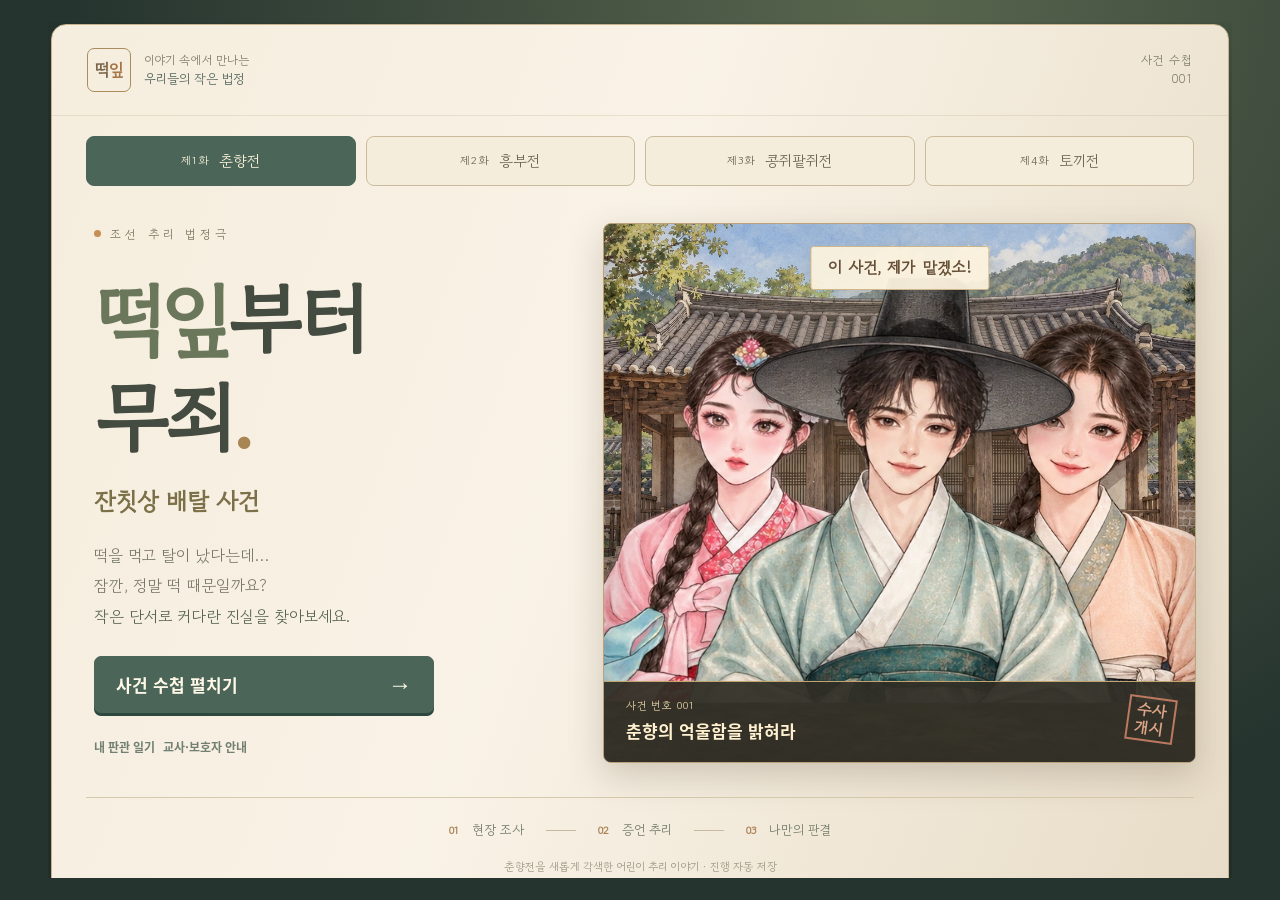
==== index.html @ b0a46197 "Complete episode 4 watercolor artwork and enable its series entry Replace all five character atlases" ====
<!doctype html>
<html lang="ko">
<head>
  <meta charset="utf-8">
  <meta name="viewport" content="width=device-width,initial-scale=1,viewport-fit=cover">
  <meta name="theme-color" content="#34483f">
  <meta name="description" content="춘향전과 음식이 상하는 까닭을 엮은 어린이 법정 추리 게임. 증거를 모으고, 증언의 모순을 찾아 춘향의 누명을 풀어 주세요.">
  <title>떡잎부터 무죄 · 제1화 잔칫상 배탈 사건</title>
  <link rel="stylesheet" href="assets/game.css?v=20261111-art4">
  <link rel="stylesheet" href="assets/stages.css?v=20261111-art4">
  <script src="assets/series.js?v=20261111-art4" defer></script>
  <script src="episodes/ep01.js?v=20261111-art4" defer></script>
  <script src="assets/engine.js?v=20261111-art4" defer></script>
</head>
<body>
  <div id="app">
    <header class="top" id="top"></header>
    <main id="view" aria-live="polite"></main>
  </div>
  <div id="modal" hidden><section class="sheet" id="sheet" role="dialog" aria-modal="true" tabindex="-1"></section></div>
  <div id="fx" aria-hidden="true"></div>
  <p id="save-status" role="status" hidden></p>
  <noscript>이 게임을 실행하려면 브라우저의 자바스크립트를 켜 주세요.</noscript>
</body>
</html>
---- assets/game.css ----
/* 지방 관아 마당에서 진행하는 수채화풍 법정 이야기 */
:root{
  --hanji:#f3ead6; --hanji-2:#eadfc4; --paper:#fcf8ee; --ink:#2b231d; --ink-soft:#6a5a49; --rule:#cdb990;
  --wood:#5a3a20; --wood-2:#8a5f38;
  --jeok:#b8372c; --cheong:#1f5a78; --hwang:#d29c22; --nok:#3e7448; --baek:#f4efe2;
  --f-display:'Jua','Gowun Dodum','Apple SD Gothic Neo','Malgun Gothic',sans-serif;
  --f-body:'Gowun Dodum','Apple SD Gothic Neo','Malgun Gothic','Noto Sans KR',sans-serif;
  --f-brush:'Jua',cursive;
  color-scheme: light;
}
*{box-sizing:border-box}
[hidden]{display:none!important}
html,body{height:100%}
body{margin:0;background:var(--hanji);color:var(--ink);font-family:var(--f-body);font-size:16px;line-height:1.6;
  background-image:radial-gradient(circle at 20% 30%,rgba(150,120,70,.07) 0 1.5px,transparent 2.5px),radial-gradient(circle at 70% 60%,rgba(150,120,70,.05) 0 1px,transparent 2px);
  background-size:37px 41px,23px 29px;}
button{font-family:inherit;font-size:inherit;color:inherit}
:focus-visible{outline:3px solid var(--cheong);outline-offset:2px}
#app{height:100%;max-width:980px;margin:0 auto;padding-inline:16px;padding-block:10px;display:flex;flex-direction:column;gap:10px}
.top{display:flex;align-items:center;gap:8px;flex-wrap:wrap}
.top .logo{font-family:var(--f-display);font-size:22px;margin-right:auto;letter-spacing:.02em}
.top .logo em{font-style:normal;color:var(--nok)}
.coins{display:flex;gap:4px;align-items:center;padding:6px 10px;border:1.5px solid var(--rule);border-radius:999px;background:var(--paper)}
.coin{width:18px;height:18px;border-radius:50%;background:radial-gradient(circle at 35% 35%,#e9c35a,#b8861a);border:1.5px solid #7a5810;position:relative}
.coin::after{content:"";position:absolute;inset:5px;background:var(--paper);border:1px solid #7a5810}
.coin.off{background:transparent;border-color:var(--rule);opacity:.5}
.coin.off::after{display:none}

.seal{font-family:var(--f-display);font-size:17px;min-height:46px;padding:8px 16px;border-radius:8px;border:2px solid var(--jeok);background:var(--paper);color:var(--jeok);cursor:pointer;box-shadow:0 3px 0 rgba(120,30,20,.25);transition:transform .08s,box-shadow .08s}
.seal:hover{background:#fbeee8}
.seal:active{transform:translateY(2px);box-shadow:0 1px 0 rgba(120,30,20,.25)}
.seal.fill{background:var(--jeok);color:var(--paper)}
.seal.fill:hover{background:#a02f25}
.seal.blue{border-color:var(--cheong);color:var(--cheong);box-shadow:0 3px 0 rgba(20,60,90,.22)}
.seal.blue:hover{background:#e9f1f4}
.seal.blue.fill{background:var(--cheong);color:var(--paper)}
.seal:disabled{opacity:.4;cursor:not-allowed;transform:none}
.seal.sm{min-height:42px;padding:6px 12px;font-size:15px}
#view{flex:1;min-height:0;overflow:auto;display:flex;flex-direction:column;gap:12px;padding-bottom:8px}

.scene{position:relative;flex:0 0 auto;height:clamp(220px,44vh,380px);border:4px solid var(--wood);border-radius:8px;overflow:hidden;background:var(--hanji-2);box-shadow:inset 0 0 0 2px var(--hwang),0 4px 0 rgba(60,40,20,.18)}
.scene svg.bd{position:absolute;inset:0;width:100%;height:100%}
.scene .por{position:absolute;bottom:-2px;left:50%;transform:translateX(-50%);height:96%;max-width:80%;filter:drop-shadow(0 4px 0 rgba(40,25,10,.25))}
.scene .por svg{height:100%;width:auto;display:block}
.scene.shake{animation:shake .45s}
@keyframes shake{20%{transform:translateX(-7px)}40%{transform:translateX(7px)}60%{transform:translateX(-4px)}80%{transform:translateX(3px)}}
.tagline{position:absolute;top:10px;left:10px;font-family:var(--f-display);font-size:15px;padding:3px 10px;background:var(--paper);border:2px solid var(--wood);border-radius:6px}

.dlg{position:relative;border:2.5px solid var(--ink);border-radius:8px;background:var(--paper);padding:26px 18px 30px;min-height:118px;cursor:pointer;overflow:visible}
.dlg::before,.stmt::before,.board::before{content:"";position:absolute;left:0;right:0;top:0;height:7px;border-radius:5px 5px 0 0;
  background:repeating-linear-gradient(90deg,var(--jeok) 0 22px,var(--hwang) 22px 44px,var(--cheong) 44px 66px,var(--nok) 66px 88px,var(--baek) 88px 110px)}
.nm{position:absolute;top:-17px;left:14px;z-index:1;background:var(--wood);color:#fff7e4;font-family:var(--f-display);font-size:18px;padding:2px 14px;border-radius:6px;border:2px solid var(--hwang);letter-spacing:.03em}
.nm.blue{background:var(--cheong)}
.dlg .tx{font-size:19px;text-wrap:pretty;line-height:1.65}
.dlg .tx.narr{color:var(--ink-soft)}
.dlg .more{position:absolute;right:14px;bottom:8px;font-size:14px;color:var(--jeok);font-family:var(--f-display)}
.row{display:flex;gap:8px;flex-wrap:wrap;align-items:center}
.row.end{justify-content:flex-end}
.muted{color:var(--ink-soft);font-size:15px}

.stmt{position:relative;border:2.5px solid var(--cheong);border-radius:8px;background:var(--paper);padding:26px 18px 16px}
.stmt .tx{font-size:20px;font-family:var(--f-display);line-height:1.5}
.stmt.reply{border-color:var(--ink)}
.stmt .nm{background:var(--cheong)}
.stmt.reply .nm{background:var(--wood)}
.chips{display:flex;gap:8px;flex-wrap:wrap}
.chip{width:48px;height:48px;border-radius:50%;border:2.5px solid var(--cheong);background:var(--paper);color:var(--cheong);font-family:var(--f-display);font-size:19px;cursor:pointer}
.chip.on{background:var(--cheong);color:var(--paper)}
.chip.pick{background:var(--hwang);border-color:#7a5810;color:var(--ink)}
.cards{display:grid;gap:8px}
.qcard{text-align:left;padding:12px 16px;border:2px dashed var(--cheong);border-radius:8px;background:var(--paper);cursor:pointer;min-height:46px;font-size:17px}
.qcard::before{content:"묻기 ";font-family:var(--f-display);color:var(--cheong)}
.qcard:hover{background:#eef4f6}

.board{position:relative;border:2.5px solid var(--ink);border-radius:8px;background:var(--paper);padding:24px 18px 18px}
.board h2{font-family:var(--f-display);font-weight:400;font-size:26px;margin:0 0 2px;text-wrap:balance}
.places{display:grid;grid-template-columns:repeat(auto-fit,minmax(160px,1fr));gap:12px;margin-top:14px}
.place{border:2.5px solid var(--wood);border-radius:8px;background:var(--hanji);cursor:pointer;padding:10px 12px 12px;text-align:left;display:flex;flex-direction:column;gap:6px;box-shadow:0 3px 0 rgba(60,40,20,.18)}
.place svg{width:100%;height:auto;display:block;border-radius:6px;background:#efe3c6}
.place b{font-family:var(--f-display);font-weight:400;font-size:20px}
.place small{font-size:14px;color:var(--ink-soft)}
.place.done{background:#e8efdf;border-color:var(--nok)}
.place.done small{color:var(--nok);font-weight:700}

table.seat{border-collapse:collapse;width:100%;font-size:16px;min-width:440px;background:var(--paper)}
table.seat th,table.seat td{border:1.5px solid var(--rule);padding:8px;text-align:center}
table.seat th{background:var(--hanji-2);font-family:var(--f-display);font-weight:400}
table.seat td.sick{color:var(--jeok);font-family:var(--f-display)}
.tw{overflow-x:auto}

.evlist{display:grid;gap:8px}
.ev{display:flex;gap:12px;align-items:flex-start;text-align:left;padding:10px;border:2px solid var(--rule);border-radius:8px;background:var(--paper);cursor:pointer;min-height:46px}
.ev:hover{border-color:var(--cheong)}
.ev .ic{flex:0 0 52px;height:52px}
.ev .ic svg{width:52px;height:52px;display:block}
.ev div{min-width:0}
.ev b{font-family:var(--f-display);font-weight:400;font-size:18px}

#modal{position:fixed;inset:0;background:rgba(43,35,29,.5);display:flex;align-items:center;justify-content:center;padding:16px;z-index:20}
#modal .sheet{position:relative;background:var(--paper);border:2.5px solid var(--ink);border-radius:10px;max-width:580px;width:100%;max-height:88vh;overflow:auto;padding:24px 18px 18px;display:flex;flex-direction:column;gap:12px}
#modal .sheet::before{content:"";position:absolute;left:0;right:0;top:0;height:7px;background:repeating-linear-gradient(90deg,var(--jeok) 0 22px,var(--hwang) 22px 44px,var(--cheong) 44px 66px,var(--nok) 66px 88px,var(--baek) 88px 110px)}
#modal h3{margin:0;font-family:var(--f-display);font-weight:400;font-size:23px}
.who{display:flex;gap:12px;align-items:flex-start}
.who .mini{flex:0 0 76px;height:88px;border:2px solid var(--wood);border-radius:8px;background:#e7dcc0;overflow:hidden;display:flex;justify-content:center;align-items:flex-end}
.who .mini svg{height:100%;width:auto}
.who .wn{font-family:var(--f-display);font-size:17px}
.who p{margin:2px 0 0}
.gl{border-left:5px solid var(--hwang);padding:6px 12px;background:#fbf1d8;border-radius:0 6px 6px 0;margin:6px 0}
.gl b{font-family:var(--f-display);font-weight:400;font-size:19px}

#fx{position:fixed;inset:0;pointer-events:none;z-index:30;display:flex;align-items:center;justify-content:center;overflow:hidden}
.shout{font-family:var(--f-brush);font-size:clamp(52px,12vw,108px);color:var(--jeok);background:var(--paper);border-top:5px solid var(--ink);border-bottom:5px solid var(--ink);width:100%;text-align:center;padding:4px 10px;transform:rotate(-3deg);animation:pop 1.2s ease-out forwards;line-height:1.15;box-shadow:0 10px 0 rgba(43,35,29,.15)}
@keyframes pop{0%{transform:rotate(-3deg) scale(1.6);opacity:0}15%{transform:rotate(-3deg) scale(1);opacity:1}80%{opacity:1}100%{opacity:0}}
.tiger{position:absolute;top:30%;left:0;width:100%;height:40%;animation:sweep 1.1s ease-in-out forwards}
.tiger svg{width:100%;height:100%;display:block}
@keyframes sweep{0%{transform:translateX(-100%)}30%{transform:translateX(0)}75%{transform:translateX(0);opacity:1}100%{transform:translateX(100%);opacity:0}}
@media (prefers-reduced-motion:reduce){.shout,.tiger,.scene.shake{animation:none}}

.hero{position:relative;width:100%;height:clamp(230px,42vh,380px);border:4px solid var(--wood);border-radius:10px;overflow:hidden;box-shadow:inset 0 0 0 2px var(--hwang),0 5px 0 rgba(60,40,20,.2)}
.hero svg.bd{position:absolute;inset:0;width:100%;height:100%}
.hero .p{position:absolute;bottom:-2px;filter:drop-shadow(0 4px 0 rgba(40,25,10,.25))}
.hero .p svg{height:100%;width:auto;display:block}
.hero .p1{left:2%;height:78%}
.hero .p2{left:50%;transform:translateX(-50%);height:96%}
.hero .p3{right:2%;height:78%}
.titlewrap{display:flex;flex-direction:column;align-items:center;gap:10px;text-align:center;padding-block:6px 16px}
.titlewrap h1{font-family:var(--f-display);font-weight:400;font-size:clamp(46px,10vw,84px);margin:4px 0 0;line-height:1;letter-spacing:.04em;text-shadow:3px 3px 0 var(--hanji-2)}
.titlewrap h1 em{font-style:normal;color:var(--nok)}
.titlewrap .ep{font-family:var(--f-display);font-size:20px;color:var(--wood)}
.titlewrap .note{font-size:15px;color:var(--ink-soft)}
.stamp{display:inline-block;font-family:var(--f-display);color:var(--jeok);border:3px solid var(--jeok);padding:2px 12px;border-radius:6px;transform:rotate(-6deg);font-size:19px;background:rgba(255,255,255,.4)}
.titlewrap .row{justify-content:center}

.scale{display:grid;grid-template-columns:repeat(3,minmax(0,1fr));gap:10px;margin-top:6px}
.beam{height:8px;background:var(--wood);border-radius:4px;margin:12px 5% 0;box-shadow:0 2px 0 rgba(0,0,0,.15)}
.pan{display:flex;flex-direction:column;align-items:center;gap:0;min-width:0}
.pan .str{width:3px;background:var(--wood);transition:height .4s}
.pan .dish{width:100%;min-height:150px;border:2.5px solid var(--wood);border-radius:10px 10px 70px 70px;background:var(--hanji);padding:8px 6px 22px;display:flex;flex-direction:column;align-items:center;gap:4px;cursor:pointer}
.pan .dish.target{background:#fbf1d8;border-color:var(--hwang);border-style:dashed}
.pan .face{width:56px;height:64px;overflow:hidden;border-radius:6px;background:#e7dcc0}
.pan .face svg{width:100%;height:100%}
.pan .pn{font-family:var(--f-display);font-size:17px;text-align:center}
.tok{font-size:14px;padding:5px 8px;border-radius:6px;background:var(--cheong);color:var(--paper);border:none;cursor:pointer;min-height:34px;text-align:left;width:100%}
.pool{display:flex;flex-wrap:wrap;gap:8px}
.pool .tok{font-size:16px;padding:8px 12px;min-height:46px;width:auto;font-family:var(--f-display)}
.pool .tok.sel{background:var(--hwang);color:var(--ink);outline:3px solid #7a5810}

.verdicts{display:grid;grid-template-columns:repeat(auto-fit,minmax(250px,1fr));gap:12px}
.vcard{border:2.5px solid var(--wood);border-radius:8px;background:var(--hanji);padding:14px}
.vcard h3{margin:0 0 8px;font-family:var(--f-display);font-weight:400;font-size:20px}
.vcard.modern{border-color:var(--cheong);background:#eef3f4}
.big{font-family:var(--f-display);font-size:clamp(32px,7vw,48px);text-align:center;margin:4px 0}
.opt{display:flex;gap:10px;align-items:flex-start;padding:12px 14px;border:2px solid var(--rule);border-radius:8px;cursor:pointer;background:var(--paper);text-align:left;font-size:17px}
.opt.on{border-color:var(--jeok);background:#f8e6e2}
textarea{width:100%;min-height:76px;font-family:inherit;font-size:17px;padding:10px 12px;border:2px solid var(--rule);border-radius:8px;background:var(--paper);color:var(--ink)}
label{font-family:var(--f-display);font-size:17px}
.hotspots{display:grid;grid-template-columns:repeat(2,minmax(0,1fr));gap:8px}
svg .hot{cursor:pointer}
svg .hot:hover .area{fill:#fbf1d8}
.mapwrap svg{width:100%;height:auto;display:block;border:2px solid var(--wood);border-radius:8px;background:var(--hanji)}
@media (max-width:520px){.dlg .tx{font-size:17px}.stmt .tx{font-size:18px}.top .logo{font-size:19px}.board h2{font-size:22px}}

@font-face{font-family:'Jua';font-style:normal;font-weight:400;font-display:swap;src:url(fonts/jua.woff) format('woff')}
/* Copyright 2018 The Jua Project Authors

This Font Software is licensed under the SIL Open Font License, Version 1.1.
This license is copied below, and is also available with a FAQ at:
http://scripts.sil.org/OFL


-----------------------------------------------------------
SIL OPEN FONT LICENSE Version 1.1 - 26 February 2007
-----------------------------------------------------------

PREAMBLE
The goals of the Open Font License (OFL) are to stimulate worldwide
development of collaborative font projects, to support the font creation
efforts of academic and linguistic communities, and to provide a free and
open framework in which fonts may be shared and improved in partnership
with others.

The OFL allows the licensed fonts to be used, studied, modified and
redistributed freely as long as they are not sold by themselves. The
fonts, including any derivative works, can be bundled, embedded, 
redistributed and/or sold with any software provided that any reserved
names are not used by derivative works. The fonts and derivatives,
however, cannot be released under any other type of license. The
requirement for fonts to remain under this license does not apply
to any document created using the fonts or their derivatives.

DEFINITIONS
"Font Software" refers to the set of files released by the Copyright
Holder(s) under this license and clearly marked as such. This may
include source files, build scripts and documentation.

"Reserved Font Name" refers to any names specified as such after the
copyright statement(s).

"Original Version" refers to the collection of Font Software components as
distributed by the Copyright Holder(s).

"Modified Version" refers to any derivative made by adding to, deleting,
or substituting -- in part or in whole -- any of the components of the
Original Version, by changing formats or by porting the Font Software to a
new environment.

"Author" refers to any designer, engineer, programmer, technical
writer or other person who contributed to the Font Software.

PERMISSION & CONDITIONS
Permission is hereby granted, free of charge, to any person obtaining
a copy of the Font Software, to use, study, copy, merge, embed, modify,
redistribute, and sell modified and unmodified copies of the Font
Software, subject to the following conditions:

1) Neither the Font Software nor any of its individual components,
in Original or Modified Versions, may be sold by itself.

2) Original or Modified Versions of the Font Software may be bundled,
redistributed and/or sold with any software, provided that each copy
contains the above copyright notice and this license. These can be
included either as stand-alone text files, human-readable headers or
in the appropriate machine-readable metadata fields within text or
binary files as long as those fields can be easily viewed by the user.

3) No Modified Version of the Font Software may use the Reserved Font
Name(s) unless explicit written permission is granted by the corresponding
Copyright Holder. This restriction only applies to the primary font name as
presented to the users.

4) The name(s) of the Copyright Holder(s) or the Author(s) of the Font
Software shall not be used to promote, endorse or advertise any
Modified Version, except to acknowledge the contribution(s) of the
Copyright Holder(s) and the Author(s) or with their explicit written
permission.

5) The Font Software, modified or unmodified, in part or in whole,
must be distributed entirely under this license, and must not be
distributed under any other license. The requirement for fonts to
remain under this license does not apply to any document created
using the Font Software.

TERMINATION
This license becomes null and void if any of the above conditions are
not met.

DISCLAIMER
THE FONT SOFTWARE IS PROVIDED "AS IS", WITHOUT WARRANTY OF ANY KIND,
EXPRESS OR IMPLIED, INCLUDING BUT NOT LIMITED TO ANY WARRANTIES OF
MERCHANTABILITY, FITNESS FOR A PARTICULAR PURPOSE AND NONINFRINGEMENT
OF COPYRIGHT, PATENT, TRADEMARK, OR OTHER RIGHT. IN NO EVENT SHALL THE
COPYRIGHT HOLDER BE LIABLE FOR ANY CLAIM, DAMAGES OR OTHER LIABILITY,
INCLUDING ANY GENERAL, SPECIAL, INDIRECT, INCIDENTAL, OR CONSEQUENTIAL
DAMAGES, WHETHER IN AN ACTION OF CONTRACT, TORT OR OTHERWISE, ARISING
FROM, OUT OF THE USE OR INABILITY TO USE THE FONT SOFTWARE OR FROM
OTHER DEALINGS IN THE FONT SOFTWARE.
 */
@font-face{font-family:'Gowun Dodum';font-style:normal;font-weight:400;font-display:swap;src:url(fonts/gowun-dodum.woff) format('woff')}
/* Copyright 2021 The Gowun Dodum Project Authors (https://github.com/yangheeryu/Gowun-Dodum)


This Font Software is licensed under the SIL Open Font License, Version 1.1.
This license is copied below, and is also available with a FAQ at:
http://scripts.sil.org/OFL


-----------------------------------------------------------
SIL OPEN FONT LICENSE Version 1.1 - 26 February 2007
-----------------------------------------------------------

PREAMBLE
The goals of the Open Font License (OFL) are to stimulate worldwide
development of collaborative font projects, to support the font creation
efforts of academic and linguistic communities, and to provide a free and
open framework in which fonts may be shared and improved in partnership
with others.

The OFL allows the licensed fonts to be used, studied, modified and
redistributed freely as long as they are not sold by themselves. The
fonts, including any derivative works, can be bundled, embedded, 
redistributed and/or sold with any software provided that any reserved
names are not used by derivative works. The fonts and derivatives,
however, cannot be released under any other type of license. The
requirement for fonts to remain under this license does not apply
to any document created using the fonts or their derivatives.

DEFINITIONS
"Font Software" refers to the set of files released by the Copyright
Holder(s) under this license and clearly marked as such. This may
include source files, build scripts and documentation.

"Reserved Font Name" refers to any names specified as such after the
copyright statement(s).

"Original Version" refers to the collection of Font Software components as
distributed by the Copyright Holder(s).

"Modified Version" refers to any derivative made by adding to, deleting,
or substituting -- in part or in whole -- any of the components of the
Original Version, by changing formats or by porting the Font Software to a
new environment.

"Author" refers to any designer, engineer, programmer, technical
writer or other person who contributed to the Font Software.

PERMISSION & CONDITIONS
Permission is hereby granted, free of charge, to any person obtaining
a copy of the Font Software, to use, study, copy, merge, embed, modify,
redistribute, and sell modified and unmodified copies of the Font
Software, subject to the following conditions:

1) Neither the Font Software nor any of its individual components,
in Original or Modified Versions, may be sold by itself.

2) Original or Modified Versions of the Font Software may be bundled,
redistributed and/or sold with any software, provided that each copy
contains the above copyright notice and this license. These can be
included either as stand-alone text files, human-readable headers or
in the appropriate machine-readable metadata fields within text or
binary files as long as those fields can be easily viewed by the user.

3) No Modified Version of the Font Software may use the Reserved Font
Name(s) unless explicit written permission is granted by the corresponding
Copyright Holder. This restriction only applies to the primary font name as
presented to the users.

4) The name(s) of the Copyright Holder(s) or the Author(s) of the Font
Software shall not be used to promote, endorse or advertise any
Modified Version, except to acknowledge the contribution(s) of the
Copyright Holder(s) and the Author(s) or with their explicit written
permission.

5) The Font Software, modified or unmodified, in part or in whole,
must be distributed entirely under this license, and must not be
distributed under any other license. The requirement for fonts to
remain under this license does not apply to any document created
using the Font Software.

TERMINATION
This license becomes null and void if any of the above conditions are
not met.

DISCLAIMER
THE FONT SOFTWARE IS PROVIDED "AS IS", WITHOUT WARRANTY OF ANY KIND,
EXPRESS OR IMPLIED, INCLUDING BUT NOT LIMITED TO ANY WARRANTIES OF
MERCHANTABILITY, FITNESS FOR A PARTICULAR PURPOSE AND NONINFRINGEMENT
OF COPYRIGHT, PATENT, TRADEMARK, OR OTHER RIGHT. IN NO EVENT SHALL THE
COPYRIGHT HOLDER BE LIABLE FOR ANY CLAIM, DAMAGES OR OTHER LIABILITY,
INCLUDING ANY GENERAL, SPECIAL, INDIRECT, INCIDENTAL, OR CONSEQUENTIAL
DAMAGES, WHETHER IN AN ACTION OF CONTRACT, TORT OR OTHERWISE, ARISING
FROM, OUT OF THE USE OR INABILITY TO USE THE FONT SOFTWARE OR FROM
OTHER DEALINGS IN THE FONT SOFTWARE.
 */

/* Illustrated edition */
#view>.titlewrap{background:#f7efdf;border:1px solid #c6b48c;border-radius:18px;padding:28px;align-items:center;text-align:center}#view>.hero{height:360px;border-radius:20px;flex-shrink:0}
:root{--hanji:#f2e9d8;--hanji-2:#e5d5b9;--paper:#fffaf0;--ink:#293c40;--ink-soft:#726b60;--rule:#d9c8a9;--wood:#314b4a;--wood-2:#56736a;--jeok:#bd624d;--cheong:#366c70;--nok:#356c5b;--hwang:#d5a763}
html{background:#203d40}body{background:radial-gradient(ellipse at 20% 0%,#42645b 0,transparent 65%),#203d40;background-attachment:fixed}
#app{max-width:1180px;height:100dvh;padding:22px 30px;gap:18px}
#view{padding:2px 3px 24px;gap:24px;scrollbar-color:#b9ac88 transparent;scrollbar-width:thin}
.top:empty{display:none}.top{color:#f8ebcf;gap:9px}.top .logo{font-size:23px;letter-spacing:-1px}.top .logo em{color:#b6d4b8}.top .seal{background:#304f50;border-color:#68817b;color:#f6eacf;box-shadow:none}.top .seal:hover{background:#446663}
.seal{border-width:1px;border-radius:12px;padding:11px 21px;box-shadow:0 3px 0 #223f3e18;transition:background .18s,transform .18s,box-shadow .18s;font-size:18px}
.seal:hover:not(:disabled){transform:translateY(-2px);box-shadow:0 7px 18px #253c3920}.seal.fill{background:#376f5e;border-color:#376f5e;color:#fff8e9;box-shadow:0 4px 0 #264f46}.seal.fill:hover{background:#2a5d4f}.seal.blue.fill{background:#366c70}.seal.sm{font-size:14px;border-radius:9px}
.scene{height:clamp(250px,43vh,440px);border:1px solid #c4ab77;border-radius:20px;background:#3d5b55;box-shadow:0 16px 32px #0b272238;isolation:isolate}
.scene::after{content:'';position:absolute;inset:0;pointer-events:none;box-shadow:inset 0 0 70px #132b3055;border-radius:inherit}
.scene .por{height:96%;max-width:85%;filter:drop-shadow(0 12px 8px #152d3544)}
.scene .por svg{overflow:visible}.tagline{left:22px;top:20px;border:1px solid #fff3cb50;background:#203e42df;color:#fbe7bb;padding:7px 14px;border-radius:8px;font-size:14px;z-index:2}
.dlg,.stmt,.board{border:1px solid #d8c7a7;border-radius:16px;background:linear-gradient(120deg,#fffaf0,#f4ead7);box-shadow:0 8px 24px #0c26242a;padding:32px 26px 27px}
.dlg{min-height:152px;padding-bottom:40px}.dlg::before,.stmt::before,.board::before,#modal .sheet::before{height:3px;left:22px;right:22px;border-radius:4px;background:linear-gradient(90deg,#bc7856,#d5b77a 30%,#5c8c79 65%,#476975)}
.nm{top:-15px;left:24px;border:1px solid #d1b57b;border-radius:8px;background:#39574d;padding:3px 18px;color:#fff3d6;box-shadow:0 3px 8px #24453b1c;font-size:18px}.nm.blue{background:#3e7070}.dlg .tx{font-size:21px;line-height:1.8}.dlg .more{right:24px;bottom:13px;color:#5b796c}.stmt .tx{font-size:22px}.board h2{font-size:29px}.board>p{margin-top:5px}
#view>.muted,#view>.row~p.muted{color:#ded9c8}.coins{background:#f7ecd7;border:0}.chip{border:1px solid #79988c;background:#f4ebd9;color:#3a6259;border-radius:13px;box-shadow:0 3px 0 #102f2b50}.chip.on{background:#d9b779;color:#243e3c;border-color:#f5d8a3}.chip.pick{background:#db9c70}
.places{grid-template-columns:repeat(3,minmax(0,1fr));gap:18px;margin-top:24px}.place{padding:0 0 18px;overflow:hidden;border:1px solid #dac7a8;border-radius:14px;background:#fffbf1;box-shadow:0 5px 12px #4e4b3210;transition:transform .2s,box-shadow .2s}.place:hover{transform:translateY(-5px);box-shadow:0 12px 18px #3e4a3520}.place b,.place small{padding-inline:18px}.place svg{border-radius:0;height:auto;object-fit:cover;background:#e7dcc4;padding:0;filter:none}.place.done{background:#ecf2e2;border-color:#7b9a75}.place.done b::after{content:' ✓';color:#54816a}
.ev{border-width:1px;border-radius:12px;padding:14px;background:#fffaf0}.ev .ic{filter:drop-shadow(0 3px 2px #69563920)}.qcard{border:1px solid #b0c2b1;background:#f8f6ea;border-radius:12px;padding:15px 20px}.qcard::before{content:'↳ 질문  ';color:#3f7362}.qcard:hover{background:#e5efde}
#modal{background:#102d35b8;backdrop-filter:blur(8px)}#modal .sheet{border:1px solid #ddc89e;border-radius:20px;padding:30px 26px;box-shadow:0 30px 90px #001b2a77;background:#fbf5e8;max-width:660px}.who .mini{flex-basis:100px;height:120px;border:1px solid #d3b88a;border-radius:16px;background:radial-gradient(ellipse at top,#e5dcba,#b8c9b5)}.who .mini svg{width:100%;height:100%;object-fit:contain}.gl{background:#eee6ce;border-left-color:#b89658}
.shout{background:#fff1cb;color:#a84436;border-color:#cf9a54;text-shadow:2px 3px #e0b680;box-shadow:0 20px 80px #001b2977}.vcard{border-width:1px;border-radius:15px;padding:22px}.pan .dish{border-width:1px;background:#f8eed8}.pan .face{width:78px;height:90px;border-radius:12px;background:#cdd8be}.opt{border-width:1px;border-radius:12px}.opt.on{border-color:#588976;background:#e6eedb}
.landing{background:#f7efdf;border:1px solid #c6b48c;border-radius:24px;overflow:hidden;flex-shrink:0;box-shadow:0 25px 80px #0d272752;position:relative;color:#2b4544}.landing-top{display:flex;align-items:center;gap:13px;padding:26px 38px;border-bottom:1px solid #c9b89855;font-size:12px;line-height:1.55;color:#7e7b68}.landing-top b{font-size:13px;color:#4e6258;font-weight:400}.brand-mark{display:flex;align-items:center;justify-content:center;width:44px;height:44px;border:1px solid #6c8c71;border-radius:50%;font-family:var(--f-display);font-size:19px;color:#3b6857;transform:rotate(-9deg)}.brand-mark span{color:#a77447}.edition{margin-left:auto;text-align:right;font-size:12px;letter-spacing:1px}
.landing-main{display:grid;grid-template-columns:.95fr 1.15fr;gap:10px;padding:35px 35px 28px 45px;align-items:center}.titlewrap{align-items:flex-start;text-align:left;padding:5px 0;gap:14px;position:relative;z-index:1}.eyebrow{display:flex;gap:9px;align-items:center;font-size:13px;letter-spacing:3px;color:#79775e}.eyebrow i{width:7px;height:7px;border-radius:50%;background:#c58f56}.titlewrap h1{font-size:clamp(62px,7.5vw,91px);line-height:1.12;letter-spacing:-4px;text-shadow:none;color:#294b47;margin:9px 0 0}.titlewrap h1 em{color:#3f795e}.title-dot{color:#c48e57}.titlewrap .ep{font-size:21px;letter-spacing:1px;color:#a46c46}.intro-copy{font-size:16px;line-height:1.9;color:#78796a;margin:4px 0 8px}.intro-copy strong{font-weight:400;color:#405e52}.title-actions{display:flex;flex-direction:column;gap:12px;width:90%;max-width:310px}.start{display:flex;align-items:center;justify-content:space-between;min-height:59px;font-size:20px;border-radius:12px}.start span{font:24px sans-serif}.secondary{gap:8px;color:#b6ae96}.secondary .seal{padding:5px 0;min-height:32px;border:0;background:transparent;box-shadow:none;color:#718073;font-size:14px}.secondary .seal:hover{background:transparent;box-shadow:none}
.hero{height:510px;width:100%;border:1px solid #c3ae83;border-radius:190px 190px 18px 18px;box-shadow:0 12px 32px #334b4425;background:#759788;isolation:isolate}.hero svg.bd{width:190%;left:-45%;opacity:.92}.hero::after{content:'';position:absolute;inset:0;box-shadow:inset 0 -40px 45px #183d3f66;pointer-events:none;z-index:4}.hero-glow{position:absolute;inset:0;background:radial-gradient(ellipse at 50% 35%,#ffe9b950,transparent 70%)}.hero .p{filter:drop-shadow(0 9px 5px #112d3950);bottom:63px}.hero .p1{left:-12%;height:62%;transform:rotate(-9deg)}.hero .p3{right:-12%;height:62%;transform:rotate(9deg)}.hero .p2{height:77%;bottom:47px;z-index:2}.hero-bubble{position:absolute;left:50%;top:36px;transform:translateX(-50%) rotate(-5deg);white-space:nowrap;background:#fff7df;border:1px solid #bdab7d;border-radius:12px 12px 12px 2px;padding:8px 17px;font-family:var(--f-display);font-size:18px;box-shadow:0 5px 12px #25413d30;z-index:3}.case-label{position:absolute;bottom:0;left:0;right:0;z-index:5;padding:15px 65px 17px 22px;background:#233f42eb;color:#e7d2a8;display:flex;flex-direction:column;gap:2px;font-size:11px;letter-spacing:1px;border-top:1px solid #bda570}.case-label b{font-size:19px;font-family:var(--f-display);font-weight:400;color:#fff1cf;letter-spacing:0}.case-seal{position:absolute;right:20px;top:16px;font-family:var(--f-display);border:2px solid #cd8a70;color:#e4ab8c;padding:3px 6px;line-height:1.1;font-size:17px;transform:rotate(8deg)}
.landing-bottom{display:flex;align-items:center;justify-content:center;gap:25px;border-top:1px solid #d7c9ad;padding:22px 15px 0;margin:0 36px;font-size:14px;color:#707967}.landing-bottom b{font-size:11px;color:#ab8255;margin-right:9px}.landing-bottom i{width:30px;height:1px;background:#c8baa0}.credit{font-size:11px;color:#9b9984;text-align:center;margin:17px 0 23px}
@media(min-width:900px){#view>.scene+.dlg{margin-top:-4px}.scene .por{left:50%;height:98%}}
@media(max-width:760px){#app{padding:12px 13px;gap:14px}#view{gap:23px}.landing-main{grid-template-columns:1fr;padding:22px;gap:25px}.landing-top{padding:20px 22px}.titlewrap{align-items:center;text-align:center;gap:10px}.titlewrap h1{font-size:65px;line-height:1;letter-spacing:-3px}.titlewrap h1 br{display:none}.titlewrap .ep{font-size:19px}.intro-copy{font-size:14px;margin:3px 0}.intro-copy br:nth-child(2){display:block}.hero{height:350px;width:min(100%,460px);justify-self:center;border-radius:130px 130px 16px 16px}.hero .p2{height:79%}.hero .p1,.hero .p3{height:67%}.hero-bubble{top:19px;font-size:15px}.landing-bottom{margin:0 20px;gap:10px;font-size:12px;padding-top:18px}.landing-bottom i{width:12px}.landing-bottom b{margin-right:4px}.title-actions{max-width:350px;width:100%}.start{min-height:52px}.top .logo{flex-basis:100%;font-size:21px}.top .seal{font-size:12px;padding:6px 9px;min-height:37px}.scene{height:310px;border-radius:15px}.dlg,.stmt,.board{padding:29px 19px 24px}.dlg{padding-bottom:37px}.dlg .tx{font-size:18px}.stmt .tx{font-size:19px}.places{grid-template-columns:repeat(2,minmax(0,1fr));gap:12px}.place svg{height:auto}.place b,.place small{padding-inline:12px}.place b{font-size:18px}.place small{font-size:12px}.seal{font-size:16px;padding:10px 14px}.tagline{left:12px;top:12px;font-size:12px}.scene .por{height:94%}.who .mini{flex-basis:78px;height:96px}}
@media(prefers-reduced-motion:no-preference){.landing{animation:pageIn .65s ease-out}.scene .por{animation:portraitIn .3s ease-out}.hero-bubble{animation:bubbleFloat 4s ease-in-out infinite}.hero .p2 svg{animation:heroBreathe 5s ease-in-out infinite;transform-origin:50% 100%}@keyframes pageIn{from{opacity:0;transform:translateY(12px)}to{opacity:1;transform:translateY(0)}}@keyframes portraitIn{from{opacity:.3;translate:0 8px}to{opacity:1;translate:0 0}}@keyframes bubbleFloat{50%{translate:0 -5px}}@keyframes heroBreathe{50%{transform:rotate(1deg)}}}

/* Copyright 2014-2021 Adobe (http://www.adobe.com/), with Reserved Font Name 'Source'

This Font Software is licensed under the SIL Open Font License, Version 1.1.
This license is copied below, and is also available with a FAQ at:
https://scripts.sil.org/OFL


-----------------------------------------------------------
SIL OPEN FONT LICENSE Version 1.1 - 26 February 2007
-----------------------------------------------------------

PREAMBLE
The goals of the Open Font License (OFL) are to stimulate worldwide
development of collaborative font projects, to support the font creation
efforts of academic and linguistic communities, and to provide a free and
open framework in which fonts may be shared and improved in partnership
with others.

The OFL allows the licensed fonts to be used, studied, modified and
redistributed freely as long as they are not sold by themselves. The
fonts, including any derivative works, can be bundled, embedded, 
redistributed and/or sold with any software provided that any reserved
names are not used by derivative works. The fonts and derivatives,
however, cannot be released under any other type of license. The
requirement for fonts to remain under this license does not apply
to any document created using the fonts or their derivatives.

DEFINITIONS
"Font Software" refers to the set of files released by the Copyright
Holder(s) under this license and clearly marked as such. This may
include source files, build scripts and documentation.

"Reserved Font Name" refers to any names specified as such after the
copyright statement(s).

"Original Version" refers to the collection of Font Software components as
distributed by the Copyright Holder(s).

"Modified Version" refers to any derivative made by adding to, deleting,
or substituting -- in part or in whole -- any of the components of the
Original Version, by changing formats or by porting the Font Software to a
new environment.

"Author" refers to any designer, engineer, programmer, technical
writer or other person who contributed to the Font Software.

PERMISSION & CONDITIONS
Permission is hereby granted, free of charge, to any person obtaining
a copy of the Font Software, to use, study, copy, merge, embed, modify,
redistribute, and sell modified and unmodified copies of the Font
Software, subject to the following conditions:

1) Neither the Font Software nor any of its individual components,
in Original or Modified Versions, may be sold by itself.

2) Original or Modified Versions of the Font Software may be bundled,
redistributed and/or sold with any software, provided that each copy
contains the above copyright notice and this license. These can be
included either as stand-alone text files, human-readable headers or
in the appropriate machine-readable metadata fields within text or
binary files as long as those fields can be easily viewed by the user.

3) No Modified Version of the Font Software may use the Reserved Font
Name(s) unless explicit written permission is granted by the corresponding
Copyright Holder. This restriction only applies to the primary font name as
presented to the users.

4) The name(s) of the Copyright Holder(s) or the Author(s) of the Font
Software shall not be used to promote, endorse or advertise any
Modified Version, except to acknowledge the contribution(s) of the
Copyright Holder(s) and the Author(s) or with their explicit written
permission.

5) The Font Software, modified or unmodified, in part or in whole,
must be distributed entirely under this license, and must not be
distributed under any other license. The requirement for fonts to
remain under this license does not apply to any document created
using the Font Software.

TERMINATION
This license becomes null and void if any of the above conditions are
not met.

DISCLAIMER
THE FONT SOFTWARE IS PROVIDED "AS IS", WITHOUT WARRANTY OF ANY KIND,
EXPRESS OR IMPLIED, INCLUDING BUT NOT LIMITED TO ANY WARRANTIES OF
MERCHANTABILITY, FITNESS FOR A PARTICULAR PURPOSE AND NONINFRINGEMENT
OF COPYRIGHT, PATENT, TRADEMARK, OR OTHER RIGHT. IN NO EVENT SHALL THE
COPYRIGHT HOLDER BE LIABLE FOR ANY CLAIM, DAMAGES OR OTHER LIABILITY,
INCLUDING ANY GENERAL, SPECIAL, INDIRECT, INCIDENTAL, OR CONSEQUENTIAL
DAMAGES, WHETHER IN AN ACTION OF CONTRACT, TORT OR OTHERWISE, ARISING
FROM, OUT OF THE USE OR INABILITY TO USE THE FONT SOFTWARE OR FROM
OTHER DEALINGS IN THE FONT SOFTWARE.
 */
@font-face{font-family:'Court Sans';font-style:normal;font-weight:700;font-display:swap;src:url(fonts/noto-sans-kr-bold-00.woff2) format('woff2');unicode-range:U+20-24BE}
@font-face{font-family:'Court Sans';font-style:normal;font-weight:700;font-display:swap;src:url(fonts/noto-sans-kr-bold-01.woff2) format('woff2');unicode-range:U+24BF-3147}
@font-face{font-family:'Court Sans';font-style:normal;font-weight:700;font-display:swap;src:url(fonts/noto-sans-kr-bold-02.woff2) format('woff2');unicode-range:U+3148-AD3D}
@font-face{font-family:'Court Sans';font-style:normal;font-weight:700;font-display:swap;src:url(fonts/noto-sans-kr-bold-03.woff2) format('woff2');unicode-range:U+AD3E-B13D}
@font-face{font-family:'Court Sans';font-style:normal;font-weight:700;font-display:swap;src:url(fonts/noto-sans-kr-bold-04.woff2) format('woff2');unicode-range:U+B13E-B53D}
@font-face{font-family:'Court Sans';font-style:normal;font-weight:700;font-display:swap;src:url(fonts/noto-sans-kr-bold-05.woff2) format('woff2');unicode-range:U+B53E-B93D}
@font-face{font-family:'Court Sans';font-style:normal;font-weight:700;font-display:swap;src:url(fonts/noto-sans-kr-bold-06.woff2) format('woff2');unicode-range:U+B93E-BD3D}
@font-face{font-family:'Court Sans';font-style:normal;font-weight:700;font-display:swap;src:url(fonts/noto-sans-kr-bold-07.woff2) format('woff2');unicode-range:U+BD3E-C13D}
@font-face{font-family:'Court Sans';font-style:normal;font-weight:700;font-display:swap;src:url(fonts/noto-sans-kr-bold-08.woff2) format('woff2');unicode-range:U+C13E-C53D}
@font-face{font-family:'Court Sans';font-style:normal;font-weight:700;font-display:swap;src:url(fonts/noto-sans-kr-bold-09.woff2) format('woff2');unicode-range:U+C53E-C93D}
@font-face{font-family:'Court Sans';font-style:normal;font-weight:700;font-display:swap;src:url(fonts/noto-sans-kr-bold-10.woff2) format('woff2');unicode-range:U+C93E-CD3D}
@font-face{font-family:'Court Sans';font-style:normal;font-weight:700;font-display:swap;src:url(fonts/noto-sans-kr-bold-11.woff2) format('woff2');unicode-range:U+CD3E-D13D}
@font-face{font-family:'Court Sans';font-style:normal;font-weight:700;font-display:swap;src:url(fonts/noto-sans-kr-bold-12.woff2) format('woff2');unicode-range:U+D13E-D53D}
@font-face{font-family:'Court Sans';font-style:normal;font-weight:700;font-display:swap;src:url(fonts/noto-sans-kr-bold-13.woff2) format('woff2');unicode-range:U+D53E-1F12A}
@font-face{font-family:'Court Sans';font-style:normal;font-weight:700;font-display:swap;src:url(fonts/noto-sans-kr-bold-14.woff2) format('woff2');unicode-range:U+1F12B-30EDE}

/* Watercolor illustrated edition */
:root{--f-display:'Court Sans','Gowun Dodum','Malgun Gothic','Apple SD Gothic Neo',sans-serif;--ink:#3e3c35;--ink-soft:#777064;--wood:#4d483b;--jeok:#9b5547;--cheong:#4b6965;--nok:#49675a;--hwang:#bda071;--rule:#d5c5a8}
html{background:#242a29}body{background:radial-gradient(ellipse at 25% 0,#4a554d,transparent 70%),#242a29}
#app{max-width:1240px;padding:22px 28px;gap:18px}#view{gap:25px}.top .logo{font-family:'Court Sans','Gowun Dodum',sans-serif;font-size:21px;letter-spacing:0}.top .seal{border-color:#7d82735e;background:#ffffff08;font-size:13px}.top .seal:hover{background:#ffffff17}
.nm,.wn,.pn,.tagline{font-family:'Court Sans','Gowun Dodum','Malgun Gothic','Apple SD Gothic Neo',sans-serif!important;font-weight:700;font-synthesis:none;letter-spacing:.04em}.nm{font-size:21px!important;line-height:1.5;padding:5px 21px;top:-21px;left:27px;min-width:102px;text-align:center;border-radius:5px;color:#fff9ed;background:#4c6256;border:1px solid #cbb487;box-shadow:0 3px 9px #302d222b}.nm.blue{background:#4a6864}.who .wn{font-size:18px}.pan .pn{font-size:15px}
.scene{height:clamp(340px,49vh,520px);border-radius:12px;border:1px solid #cbb18599;box-shadow:0 14px 40px #00000035;background:#544538;isolation:isolate;overflow:hidden}
.scene .painted-backdrop,.hero .painted-backdrop{position:absolute;inset:0;width:100%;height:100%;max-width:none;object-fit:cover;object-position:center 48%;pointer-events:none}
.scene::after{box-shadow:inset 0 -22px 35px #19171044,inset 0 0 50px #161b1c33;border-radius:inherit;z-index:2}
.scene .por{height:97%;max-width:none;aspect-ratio:1;bottom:-1px;left:50%;transform:translateX(-50%);filter:drop-shadow(0 8px 9px #241b1833)}
.scene .por svg{height:100%;width:100%;display:block;overflow:hidden}.scene .tagline{left:20px;top:18px;font-size:13px;letter-spacing:.02em;border-radius:4px;border-color:#e5d3a45e;background:#362f26c7;padding:8px 14px;backdrop-filter:blur(8px)}
.dlg,.stmt,.board{background:linear-gradient(130deg,#fffaf0,#eee3ce);border:1px solid #d0bea0;border-radius:10px;box-shadow:0 9px 26px #00000026}.dlg,.stmt{padding:35px 28px 33px}.dlg{min-height:146px;padding-bottom:41px}.dlg .tx{font-size:21px;line-height:1.85;color:#3c3a33}.dlg .tx.narr{color:#716856}.stmt .tx{font-family:'Gowun Dodum',sans-serif;font-weight:600;font-size:22px;line-height:1.7}.dlg::before,.stmt::before,.board::before{background:linear-gradient(90deg,#9d6650,#c7ad79,#677e6d);height:2px}.dlg .more{font-family:'Court Sans','Gowun Dodum',sans-serif;font-size:12px;color:#7c725c}.seal{font-size:16px;border-radius:7px;min-height:46px;font-weight:700}.seal.fill{background:#4b6658;border-color:#4b6658;box-shadow:0 3px 0 #2d493f}.seal.fill:hover{background:#3a584c}.seal.sm{font-size:13px}.qcard{font-family:'Gowun Dodum',sans-serif;font-size:18px}.chip{border-radius:8px;font-size:17px}
.landing{border-radius:15px;background:linear-gradient(110deg,#f5eddd,#f9f2e6 45%,#e7dcc7);box-shadow:0 30px 80px #00000040;border-color:#c6b28b}.landing-top{padding:23px 35px}.brand-mark{font-family:'Gowun Dodum',sans-serif;font-weight:700;font-size:17px;border-radius:7px;transform:none;border-color:#aa8d5e;color:#796547}.landing-top b{font-family:'Gowun Dodum',sans-serif}.landing-main{grid-template-columns:.82fr 1.18fr;padding:33px 32px 30px 42px;gap:24px}.eyebrow{font-size:12px;letter-spacing:4px}.titlewrap{gap:17px}.titlewrap h1{font-family:'Gowun Dodum',sans-serif;font-size:clamp(60px,6.5vw,82px);font-weight:700;line-height:1.23;letter-spacing:-4px;color:#444b40}.titlewrap h1 em{color:#6b775a}.title-dot{color:#a98553}.titlewrap .ep{font-size:20px;font-family:'Gowun Dodum',sans-serif;letter-spacing:2px;color:#946d4c}.intro-copy{font-size:16px;line-height:1.95}.intro-copy strong{color:#586550}.title-actions{width:100%;max-width:315px}.start{font-size:17px;min-height:57px}.secondary .seal{font-size:12px;letter-spacing:0}.landing-bottom{font-size:13px;margin-inline:34px;gap:22px}.credit{font-size:11px}
.hero{height:550px;border-radius:8px;border:1px solid #bba27a;box-shadow:0 12px 35px #483c2b38;overflow:hidden}.hero .painted-backdrop{object-position:50% 50%;filter:brightness(.9) saturate(.8)}.hero-glow{background:linear-gradient(0deg,#1d282744,transparent 65%),radial-gradient(ellipse at 50% 25%,#f3ddb132,transparent 70%)}.hero .p{bottom:60px;filter:drop-shadow(0 8px 12px #1b191844)}.hero .p svg{overflow:hidden;height:100%;width:auto}.hero .p1{height:68%;left:-17%;transform:none;z-index:1}.hero .p3{height:68%;right:-17%;transform:none;z-index:1}.hero .p2{height:82%;bottom:59px;left:50%;transform:translateX(-50%);z-index:2}.hero .p2 svg{animation:none!important}.hero-bubble{top:24px;border-radius:3px;padding:8px 17px;font-family:'Gowun Dodum',sans-serif;font-weight:700;font-size:17px;letter-spacing:.02em;transform:translateX(-50%);animation:none!important;color:#675038;background:#fcf3deef;border-color:#cfb68a}.case-label{background:#302e25ed;padding:15px 64px 18px 22px;border-top-color:#c1a571}.case-label b{font-family:'Court Sans','Gowun Dodum',sans-serif;font-size:17px}.case-seal{font-family:'Gowun Dodum',sans-serif;font-weight:700;font-size:16px;border-color:#bb7960;color:#dba588;top:15px}.hero::after{box-shadow:inset 0 -45px 55px #221a1c44;z-index:4}
.places{gap:16px}.place{border-radius:9px;padding-bottom:19px;gap:8px;border-color:#d4bd93;background:#fff8e9}.place .location-art{display:block;width:100%;height:auto;aspect-ratio:3/2;object-fit:cover;max-width:100%;border-bottom:1px solid #cbb58b}.place b{font-size:18px;padding-top:4px}.place small{font-size:14px}.location-banner{margin:-30px -26px 4px;flex-shrink:0;height:205px;overflow:hidden;border-radius:18px 18px 0 0}.location-banner img{width:100%;height:100%;object-fit:cover;object-position:center 60%}
#modal .sheet{max-width:720px;border-radius:14px;gap:16px}.who{gap:16px}.who .mini{flex:0 0 112px;height:124px;border-radius:7px;background:linear-gradient(140deg,#e5dbc4,#b5b7a1);overflow:hidden;align-items:flex-start}.who .mini svg{height:148px;width:148px;max-width:none;flex-shrink:0;transform:translateY(3px)}.who .wn{line-height:1.65}.who p{font-size:17px;line-height:1.75}.pan .face{width:90px;height:94px;border-radius:8px;overflow:hidden;background:#c4c3ac}.pan .face svg{height:120px;width:120px;max-width:none;transform:translateX(-15px)}.vcard .who{flex-direction:column}.vcard .who .mini{flex-basis:auto;width:120px;height:128px}.vcard h3{font-size:17px}.shout{font-family:'Gowun Dodum',sans-serif;font-weight:700;font-size:clamp(30px,7vw,80px);line-height:1.45;color:#8a483b;letter-spacing:-1px}.truth-reveal{color:#465e4c}.tagline{z-index:4}
@media(max-width:800px){#app{padding:13px 14px}.landing-main{grid-template-columns:1fr;padding:25px 23px;gap:27px}.titlewrap{align-items:center;text-align:center}.titlewrap h1{font-size:62px;line-height:1.13;letter-spacing:-3px}.titlewrap h1 br{display:none}.titlewrap .ep{font-size:19px}.title-actions{max-width:350px}.hero{width:100%;max-width:540px;justify-self:center;height:440px;border-radius:6px}.hero .p1,.hero .p3{height:68%}.hero .p2{height:82%}.hero-bubble{font-size:15px;top:18px}.landing-top{padding:20px 23px}.landing-bottom{gap:10px;margin-inline:22px;font-size:11px}.landing-bottom i{width:12px}.intro-copy{font-size:15px}.scene{height:clamp(305px,44vh,420px)}.scene .por{height:95%}.dlg .tx{font-size:19px}.nm{font-size:20px!important;left:20px;min-width:102px;padding:5px 18px}.top .logo{flex-basis:100%}.places{grid-template-columns:repeat(2,minmax(0,1fr))}.place b{font-size:16px}.place small{font-size:12px}.who .mini{flex-basis:92px;height:110px}.who .mini svg{height:130px;width:130px}.stmt .tx{font-size:19px}.tagline{font-size:12px!important}.seal{font-size:14px;padding:10px 13px}.dlg,.stmt{padding:33px 21px 36px}.top .seal{font-size:12px}.hero .case-label b{font-size:16px}}
@media(max-width:430px){.titlewrap h1{font-size:48px}.hero{height:360px}.hero .p1,.hero .p3{height:69%;bottom:62px}.hero .p1{left:-26%}.hero .p3{right:-26%}.hero .p2{height:82%}.case-label{padding-left:14px}.case-label b{font-size:14px!important}.hero-bubble{font-size:14px}.scene .por{height:92%;max-width:none}.scene{height:330px}.scene .tagline{max-width:90%;padding:5px 9px;top:12px;left:12px}.nm{font-size:19px!important}.dlg .tx{font-size:18px}.who{gap:10px}.who p{font-size:16px}.who .wn{font-size:17px}.board{padding-inline:18px}.landing-bottom{gap:8px}.landing-bottom b{margin-right:4px}.location-banner{height:170px}.intro-copy br{display:block}}

#sheet > *{flex-shrink:0}.evidence-toggle,.evidence-static{min-height:80px}

/* Courtyard, documents and illustrated kitchen plan */
.mapwrap svg.kitchen-plan{border:1px solid #c9b895;border-radius:12px;background:#eee5cd;display:block;width:100%;height:auto}
.map-spot{cursor:pointer;outline:none}.spot-outline{fill:transparent;stroke:transparent;stroke-width:3;transition:fill .15s,stroke .15s}.map-spot:hover .spot-outline,.map-spot:focus-visible .spot-outline{stroke:#987549;fill:#f5c35e14;stroke-dasharray:7 5}.map-spot:focus-visible{outline:none}
.evidence-toggle{width:100%;align-items:center;gap:15px;border-color:#b6a17b;transition:background .15s,box-shadow .15s}.evidence-toggle:hover{background:#f3e8ce;box-shadow:0 3px 12px #7761431b;border-color:#95774a}.ev-title{display:flex;align-items:center;justify-content:space-between;gap:15px;flex:1;min-width:0}.doc-action{font-family:'Gowun Dodum',sans-serif;white-space:nowrap;font-size:14px;color:#74603f}.evidence-toggle[aria-expanded=true]{background:#eae2cd;border-color:#927851}.evidence-static{cursor:default}.evidence-static:hover{border-color:var(--rule)}
.evidence-document{position:relative;margin:9px 4px 14px;padding:28px 32px;background:linear-gradient(110deg,#f2e2ba,#fff7dd 45%,#ead6ad);border:1px solid #ceba8c;box-shadow:0 8px 19px #63503624,inset 0 0 30px #bca16c20;color:#55412d;overflow:hidden;border-radius:3px;font-family:'Gowun Dodum',sans-serif}.evidence-document h3{text-align:center;font-family:'Gowun Dodum',sans-serif!important;font-size:28px!important;font-weight:bold;color:#55412d;letter-spacing:3px;margin:15px 0 22px!important}.doc-overline{display:block;text-align:center;font-size:13px;letter-spacing:1px;color:#8c7754}.ledger-doc{border-left:14px solid #795641;background:repeating-linear-gradient(0deg,transparent 0 33px,#b59c6c18 33px 34px),linear-gradient(100deg,#f0dfb7,#fff6d8);padding-left:28px}.ledger-doc::before{content:'';position:absolute;left:7px;top:0;bottom:0;border-left:2px dotted #a48b65}.ledger-grid{display:grid;grid-template-columns:1fr 2fr;border-top:1px solid #b5a17a;border-left:1px solid #b5a17a;margin:10px 0 22px}.ledger-grid>*{padding:12px;border-bottom:1px solid #b5a17a;border-right:1px solid #b5a17a}.ledger-grid>span{font-size:15px;background:#d9c49335}.ledger-grid>strong{font-size:18px;font-weight:bold}.doc-copy{text-align:center;font-size:21px;line-height:1.8;margin:0}.note-doc{min-height:180px;padding:30px 20px 45px;transform:rotate(-.6deg);background:linear-gradient(20deg,#e7d2a6,#fff2d2 50%,#eee0ba)}.handwritten{font-size:clamp(26px,5vw,40px);text-align:center;letter-spacing:3px;line-height:1.7;transform:rotate(-3deg);margin:22px 0 0;color:#665039;font-family:'Gowun Dodum',sans-serif}.paper-crease{position:absolute;top:0;bottom:0;left:50%;width:2px;background:#ad916b20;box-shadow:2px 0 3px #ffffff77;pointer-events:none}.order-doc{border-block:10px solid #927451;box-shadow:0 9px 18px #57432d24}.order-copy{text-align:center;font-size:clamp(17px,3vw,23px);line-height:2.1;margin:15px 0 30px;word-break:keep-all}.doc-signer{display:flex;justify-content:flex-end;align-items:center;gap:18px;font-size:17px}.official-stamp{display:inline-block;border:3px double #a04f3c;color:#a04f3c;font-family:'Gowun Dodum',sans-serif;font-size:17px;line-height:1.2;padding:7px;text-align:center;transform:rotate(-8deg);font-weight:bold;opacity:.9}
.scene .painted-backdrop{object-position:center 55%}.hero .painted-backdrop{object-position:center 50%;filter:brightness(.92) saturate(.85)}
@media(max-width:520px){.ev-title{align-items:flex-start;flex-direction:column;gap:4px}.evidence-toggle{padding:11px;gap:10px}.doc-action{font-size:13px}.evidence-document{margin-inline:0;padding:23px 16px}.ledger-grid>span{font-size:13px}.ledger-grid>strong{font-size:16px}.ledger-grid>*{padding:9px}.evidence-document h3{font-size:25px!important}.order-copy{font-size:18px}.doc-overline{font-size:12px}.handwritten{font-size:30px}.ledger-doc{border-left-width:9px}}

.episode-nav{display:flex;gap:10px;padding:20px 34px 0;flex-wrap:wrap}.episode-nav a{display:flex;flex:1;align-items:center;justify-content:center;gap:10px;text-decoration:none;padding:12px 16px;border:1px solid #cabb9d;border-radius:8px;color:#69614d;background:#f5eddc;font-family:var(--f-body);font-size:15px}.episode-nav a[aria-current=page]{background:#4b6658;color:#fff7df;border-color:#4b6658}.episode-nav small{font-size:11px;letter-spacing:1px}.episode-nav a:hover{box-shadow:0 3px 10px #3a493225}.seal-link{text-decoration:none;display:inline-flex;align-items:center;justify-content:center}.episode-next{margin:14px 0 0!important}.titlewrap .episode-next{color:#f9e9c9}@media(max-width:520px){.episode-nav{padding:15px 20px 0;gap:8px}.episode-nav a{padding:10px 8px;gap:6px;font-size:13px}}
---- assets/stages.css ----
/* Episode 2: a spring-green casebook, sharing the illustrated first episode. */
:root{--f-display:'Court Sans','Gowun Dodum','Malgun Gothic',sans-serif}
body{background:radial-gradient(ellipse at 70% 0,#59664e 0,transparent 65%),#26342f}
button,a{-webkit-tap-highlight-color:transparent;touch-action:manipulation}
button{font-family:inherit}.scene,.dlg,.stmt,.board,.landing,.ending{flex-shrink:0}
.dlg{text-align:left;width:100%;font-family:var(--f-body)}.dlg .tx{display:block}.dlg .nm{display:block}
.nm,.wn,.pn,.tagline{font-family:'Court Sans','Gowun Dodum','Malgun Gothic',sans-serif!important}
.case-progress{flex:1 0 100%;display:flex;align-items:center;gap:14px;position:relative;padding-bottom:14px;margin-bottom:1px}
.case-progress .logo{margin-right:0}.case-progress .logo small{font-size:11px;background:#f6ebca19;border:1px solid #bdc49d50;padding:4px 7px;border-radius:4px;margin-left:9px;color:#e4d3ab;vertical-align:middle}
.chapter{margin-left:auto;font-size:12px;color:#cecdb5;letter-spacing:1px}.progress-track{position:absolute;height:2px;background:#f4ecd51c;bottom:0;left:0;right:0}.progress-track i{display:block;height:100%;background:#c0b17c;transition:width .3s}
.top{gap:7px}.top .seal{font-family:var(--f-body);font-weight:400;min-height:38px;padding:5px 12px}.coins{margin-right:auto;min-height:34px}
.top .logo{flex-basis:auto}.section-kicker{display:block;color:#8b7953;font-size:11px;letter-spacing:2px;font-weight:700;margin:0 0 12px;text-transform:uppercase}
.board h2{font-family:var(--f-body);font-size:29px;font-weight:700;letter-spacing:-.7px;line-height:1.5;margin:0 0 8px}.board>p{line-height:1.8}
.landing-main{grid-template-columns:.9fr 1.1fr}.landing .ep{font-size:24px;font-weight:700;letter-spacing:0;color:#7b7048;word-break:keep-all}.landing .intro-copy{line-height:1.9}.landing .hero{height:540px}.landing .p1{left:-12%;height:70%}.landing .p3{right:-12%;height:72%}.landing .p2{height:79%;bottom:59px}.landing .hero-bubble{top:22px;font-size:16px}.title-actions{max-width:340px}.titlewrap h1{font-size:75px}.titlewrap .ep{line-height:1.5}
.word-inline{color:#e6dfc5;display:flex;align-items:center;gap:8px;font-size:13px;flex-wrap:wrap}.word-inline>span{opacity:.7;font-size:11px}.word-chip{background:#f0e5c51c;border:1px solid #d6c39366;border-radius:5px;color:#f4e7c5;font-size:13px;padding:5px 10px;cursor:pointer;min-height:35px}
.cross-controls{display:flex;justify-content:space-between;gap:15px;align-items:center;flex-wrap:wrap}.cross-controls .seal{min-height:48px}.cross-help{font-size:13px;margin:0}.chips .chip{font-family:var(--f-body);font-weight:700}.hint-line{display:block;padding:0 0 12px;margin-bottom:12px;border-bottom:1px solid #cfbf9855}.hint-line:last-child{border:0;margin:0;padding:0}
.investigation-bottom{margin-top:25px;padding-top:20px;border-top:1px solid #c6b89c66}.places{grid-template-columns:repeat(3,minmax(0,1fr))}.place{font-family:var(--f-body)}.place b{font-family:var(--f-body);font-weight:700}.place.done small{color:#53714e}.location-banner img{max-width:none}.ev-body{display:flex;flex-direction:column;gap:5px}.ev b{font-family:var(--f-body);font-weight:700}.ev .muted{font-size:13px}.ev{width:100%;align-items:center}.evlist{gap:10px}
.evidence-document h3{letter-spacing:2px}.ledger-grid{grid-template-columns:1.1fr 1.4fr}.ledger-grid>strong{font-size:19px}.doc-copy{font-size:20px;line-height:2;word-break:keep-all}.note-doc{transform:none}.note-doc .doc-copy{text-align:left;padding:0 12px}.doc-signer{font-size:15px;color:#7f6d50}.observation-heading{display:flex;flex-direction:column;gap:4px;color:#786b51;font-size:13px}.observation-heading b{color:#494f3d;font-size:18px}.jar-diagram{display:block;width:100%;height:auto;border:1px solid #cbb891;border-radius:14px;font-family:var(--f-body)}.jar-spot{cursor:pointer;outline:none}.jar-spot rect{fill:transparent;stroke:#89734f90;stroke-width:2;stroke-dasharray:5 5}.jar-spot text{fill:#574b35;font-size:15px;paint-order:stroke;stroke:#f6ebd4;stroke-width:4;stroke-linejoin:round}.jar-spot:hover rect,.jar-spot:focus-visible rect{fill:#f5d26935;stroke:#8e6a28;stroke-width:4;stroke-dasharray:none}.journal{padding:22px;border:1px solid #c9bc96;border-radius:5px;background:repeating-linear-gradient(0deg,transparent 0 31px,#b8b09d1c 31px 32px),#f4edda}.journal header{border-bottom:1px solid #b9a77f;padding-bottom:17px}.journal header h3{font-family:var(--f-body)!important;text-align:center;margin-top:10px!important;font-weight:700!important}.experiment-table{min-width:460px;background:#fdf8e9}.experiment-table th{font-family:var(--f-body)!important;font-weight:700!important}.experiment-table td{font-size:15px}.experiment-table tbody tr:first-child{background:#e8eddb}.journal>.muted{font-size:13px;line-height:1.8}.journal>.gl{font-size:14px;background:#e8e0c4}
.puzzle-board{padding:32px}.seed-ledger{margin:24px 0;display:grid;grid-template-columns:120px 1fr;border:1px solid #d4c3a2;border-radius:13px;background:#f6eedc;overflow:hidden}.seed-total{display:flex;flex-direction:column;align-items:center;justify-content:center;border-right:1px solid #d4c3a2;gap:5px;background:#e8dec2;color:#7c704e;font-size:13px}.seed-total b{font-size:29px;color:#4d5e47;font-family:var(--f-body)}.seed-all{display:grid;grid-template-columns:repeat(10,1fr);gap:6px;padding:20px 25px}.seed-token{display:block;height:42px;text-align:center}.seed-token svg{height:100%;width:auto;filter:drop-shadow(0 2px 2px #9075451f)}.seed-destinations{grid-column:1/-1;display:grid;grid-template-columns:1fr 1fr;border-top:1px solid #d4c3a2;background:#fff8e9}.seed-basket{padding:23px;display:flex;flex-direction:column;text-align:center;align-items:center;gap:7px}.seed-basket+.seed-basket{border-left:1px solid #d4c3a2}.basket-label{font-size:12px;color:#6f7a5f;letter-spacing:2px}.seed-basket>b{font-size:18px;color:#49573f}.basket-sum{font-size:16px;color:#7c7259;margin-top:10px}.mini-dishes{display:flex;gap:10px;width:100%;margin-top:12px}.mini-dishes>div{flex:1;border:1px solid #b6b78d;border-radius:40% 40% 30% 30%;background:#e5e7cc;padding:8px}.mini-dishes span{font-size:12px;color:#73815a}.mini-dishes>div>div{display:grid;grid-template-columns:repeat(2,1fr);gap:0;margin-top:3px}.mini-dishes svg{height:28px;width:100%}.count-control{display:flex;gap:22px;align-items:center;flex:1;justify-content:center;min-height:113px}.count-button{width:46px;height:46px;border:1px solid #b1a075;border-radius:50%;background:#f5e9cc;font-size:25px;color:#637050;cursor:pointer}.count-button:hover{background:#e2d3a9}.count-button:disabled{opacity:.4;cursor:default}.count-control output{font-family:var(--f-body);font-size:42px;font-weight:700;color:#4b634b;min-width:55px}.count-control small{font-size:16px;font-weight:400;margin-left:3px}.feedback{border-left:4px solid #b98a53;padding:14px 18px;background:#f2e4c6;color:#6d5334;border-radius:3px;line-height:1.8;font-size:16px;margin-block:20px}.feedback p{margin:0 0 10px}.feedback p:last-child{margin:0}
.lab-common{display:flex;gap:7px;flex-wrap:wrap;margin:20px 0}.lab-common span{border:1px solid #c4c5a6;border-radius:20px;padding:5px 12px;color:#6c765c;font-size:12px;background:#edf0de}.trial-grid{display:grid;grid-template-columns:repeat(3,minmax(0,1fr));gap:15px}.trial-card{position:relative;padding:17px 17px 14px;border:1.5px solid #c9bc9a;border-radius:12px;background:#fcf7e9;color:var(--ink);text-align:left;cursor:pointer;box-shadow:0 4px 10px #6d67400b;transition:transform .15s,background .15s,box-shadow .15s;font-family:var(--f-body);overflow:hidden}.trial-card:hover{transform:translateY(-3px);box-shadow:0 7px 20px #4e62371a}.trial-card.selected{border:2px solid #6b8659;background:#eff2de;box-shadow:0 0 0 3px #88a26922}.trial-top{display:flex;align-items:center;gap:8px}.trial-top>b{font-family:var(--f-body);font-size:22px;width:35px;height:35px;border:1px solid #a5a986;border-radius:7px;text-align:center;background:#eee5ca;line-height:34px;color:#5e7350}.trial-top>span{font-weight:700;font-size:16px;letter-spacing:-.3px}.trial-top>i{font-style:normal;margin-left:auto;color:#788968;font-size:20px}.trial-card svg{width:100%;height:auto;display:block;margin:6px 0}.trial-card dl{margin:0;border-top:1px solid #c4bd9c66;padding-top:12px}.trial-card dl>div{display:flex;justify-content:space-between;gap:6px;padding:5px 0;font-size:14px}.trial-card dt{color:#8c8167;min-width:34px}.trial-card dd{margin:0;color:#4f5e45}.trial-card strong{font-size:21px;color:#4f7044}.observation-caption{font-size:12px;color:#827b64;text-align:center;margin:14px 0 23px}.lab-explanation{margin-top:20px;border:1px solid #9bab7b;background:linear-gradient(130deg,#e9edda,#f9f5e7);border-radius:12px;padding:22px 25px}.lab-explanation h3{font-size:21px;font-family:var(--f-body);margin:4px 0 9px;color:#4c6747}.lab-explanation p{margin:0 0 13px;line-height:1.8}.result-seal{display:inline-block;font-size:11px;letter-spacing:2px;color:#748953}.lab-explanation .seal{margin-top:6px}.science-note{font-size:12px;color:#8e826a;line-height:1.8;margin:24px 0 0!important;word-break:keep-all}.lab-explanation .muted{font-size:14px}
.fact-list{display:grid;gap:13px;margin-top:25px}.fact-card{display:flex;gap:20px;align-items:flex-start;border:1px solid #cec09f;border-radius:10px;padding:22px;background:#fff8eb}.fact-card>div:last-child{flex:1}.fact-number{border:1px solid #b7b98f;color:#79855d;width:36px;flex:0 0 36px;height:36px;display:flex;align-items:center;justify-content:center;border-radius:50%;font-size:12px;margin-top:3px}.fact-card p{font-size:18px;line-height:1.8;margin:0 0 13px;word-break:keep-all}.fact-buttons{display:flex;gap:9px;flex-wrap:wrap}.fact-choice{padding:9px 15px;border:1px solid #c4b792;border-radius:7px;background:#f4ecd9;color:#8a7a5e;font-family:var(--f-body);font-size:14px;cursor:pointer;min-height:42px}.fact-choice.selected{background:#58734e;border-color:#58734e;color:#fff7e0}.facts-bottom{margin-top:25px}.verdict-heading{display:flex;gap:24px;align-items:center;margin:18px 0 30px}.verdict-heading p{margin:5px 0 0;color:#7b745e;word-break:keep-all}.verdict-stamp{flex:0 0 89px;text-align:center;border:3px double #a4634e;padding:15px 3px;color:#a4634e;transform:rotate(-8deg);font-size:28px;font-weight:700;font-family:var(--f-body)}.verdicts{grid-template-columns:1fr 1fr}.vcard h3{font-family:var(--f-body);font-size:18px;font-weight:700}.vcard .who .mini{height:125px;width:112px}.vcard .who p{font-size:16px;line-height:1.9;word-break:keep-all}.learning-strip{display:flex;gap:8px;margin:25px 0;flex-wrap:wrap}.learning-strip>span{flex:1;display:flex;flex-direction:column;gap:5px;padding:14px;border:1px solid #c9c1a2;background:#f2ecd6;text-align:center;border-radius:7px;font-size:14px;white-space:nowrap}.learning-strip b{color:#88876a;font-size:11px;letter-spacing:2px}.diary-label{display:block;margin:25px 0 10px;font-family:var(--f-body);font-weight:700;font-size:17px}.diary-label small{margin-left:8px;font-weight:400;color:#8d8065;font-size:12px}textarea{font-family:var(--f-body);min-height:110px;border:1px solid #c9b98f;border-radius:8px;padding:16px;resize:vertical}.diary-bottom{margin:18px 0}.opt{font-family:var(--f-body);font-size:17px;padding:16px 18px;line-height:1.8}.teacher-spoilers{border:1px solid #c6b58e;border-radius:7px;padding:12px 16px;background:#eee5ce}.teacher-spoilers summary{cursor:pointer;font-weight:700}.teacher-spoilers p{line-height:2;font-size:15px}.sheet a{color:#56775c}.sheet .who{flex-shrink:0}.sheet .who p{font-size:17px}.sheet h3{font-family:var(--f-body)!important;font-weight:700!important}.sheet .row.end{padding-top:4px}
.ending{border:1px solid #c4b28a;border-radius:14px;background:#f4ecd8;overflow:hidden}.ending-art{height:410px;position:relative;overflow:hidden;background:#7d9173}.ending-art>.painted-backdrop{position:absolute;inset:0;width:100%;height:100%;object-fit:cover;filter:brightness(.85)}.ending-portrait{position:absolute;height:95%;bottom:-25px;left:8%;width:42%}.ending-portrait.second{left:auto;right:8%;height:88%}.ending-portrait svg{height:100%;width:100%}.ending-quote{position:absolute;bottom:0;left:0;right:0;padding:16px;background:#34483be8;color:#f6ebc8;text-align:center;font-family:var(--f-body);font-size:21px}.ending-copy{padding:36px;text-align:center}.ending-copy h1{font-family:var(--f-body);font-size:45px;line-height:1.45;color:#535d46;letter-spacing:-1px;margin:15px 0}.ending-copy h1 em{font-style:normal;color:#71825a}.ending-copy p{font-size:17px;line-height:1.9;color:#82745d}.ending-copy .row{justify-content:center;margin-top:25px}.earned-badges{display:flex;justify-content:center;gap:12px;flex-wrap:wrap;margin-top:20px}.earned-badges span{border:1px solid #b8b98b;border-radius:25px;padding:8px 16px;color:#778453;font-size:13px;background:#ebead2}#save-status{position:fixed;bottom:10px;left:50%;transform:translateX(-50%);max-width:90%;background:#fff1c9;padding:10px 15px;border:1px solid #a98045;border-radius:8px;z-index:40;font-size:12px}
@media(min-width:1000px){.trial-card{padding:22px}.puzzle-board{padding:35px 40px}.trial-top>span{font-size:18px}.trial-card dl>div{font-size:15px}.landing .titlewrap h1{font-size:80px}}
@media(max-width:800px){.landing-main{grid-template-columns:1fr}.landing .titlewrap h1{font-size:59px}.landing .ep{font-size:23px}.landing .hero{height:435px}.case-progress .logo{font-size:20px;flex-basis:auto}.case-progress{flex-wrap:wrap;gap:6px}.chapter{font-size:11px}.trial-grid{gap:9px}.trial-card{padding:13px}.trial-top{gap:6px}.trial-top>span{font-size:14px}.trial-top>b{width:28px;height:28px;line-height:27px;font-size:18px}.trial-card dl>div{flex-direction:column;gap:2px;font-size:13px}.trial-card dl>div:last-child{flex-direction:row;align-items:center}.puzzle-board{padding:27px 20px}.board h2{font-size:25px}.seed-ledger{grid-template-columns:86px 1fr}.seed-all{gap:2px;padding:16px 10px}.seed-token{height:33px}.seed-total b{font-size:24px}.seed-basket{padding:18px 12px}.mini-dishes{gap:5px}.mini-dishes>div{padding:6px}.count-control{gap:13px}.count-button{width:40px;height:40px}.verdicts{grid-template-columns:1fr}.vcard .who{flex-direction:row}.vcard .who .mini{flex-basis:92px;height:110px}.ending-art{height:340px}.ending-copy{padding:28px 20px}.ending-copy h1{font-size:37px}.places{grid-template-columns:repeat(2,minmax(0,1fr))}}
@media(max-width:520px){#app{padding:12px 11px}.top .seal{padding:7px 9px;min-height:37px;font-size:11px}.case-progress{gap:3px}.case-progress .logo{font-size:18px}.case-progress .logo small{margin-left:3px}.chapter{width:100%;margin-top:3px;text-align:right}.landing .titlewrap h1{font-size:49px}.landing .hero{height:360px}.landing .p1{left:-19%}.landing .p3{right:-19%}.landing .hero-bubble{font-size:13px}.landing .ep{font-size:20px}.landing .intro-copy{font-size:14px}.landing-top{padding:18px 20px}.landing-main{padding:22px 19px}.edition{font-size:11px}.landing-bottom{gap:6px;font-size:10px;margin-inline:18px}.landing-bottom b{margin-right:3px}.credit{font-size:10px;padding-inline:10px;line-height:1.8}.scene{height:305px}.scene .por{height:95%}.dlg .tx{font-size:18px;line-height:1.85}.dlg,.stmt{padding:32px 18px 36px}.stmt .tx{font-size:18px}.cross-controls{gap:17px}.cross-controls>.row{width:100%}.cross-controls>.row .seal{flex:1;white-space:nowrap;padding:10px 8px;font-size:13px}.cross-help{font-size:12px;line-height:1.8}.coins{margin-right:0}.section-kicker{font-size:10px;letter-spacing:1.5px}.board h2{font-size:22px;word-break:keep-all}.puzzle-board{padding:25px 16px}.board>p.muted{font-size:14px}.trial-grid{grid-template-columns:1fr;gap:12px}.trial-card{display:grid;grid-template-columns:1fr 1.15fr;padding:15px;align-items:center;gap:0 14px}.trial-top{grid-column:1/-1}.trial-top>span{font-size:17px}.trial-card svg{margin:8px 0 0}.trial-card dl{border-top:0;padding-top:7px}.trial-card dl>div{font-size:12px;flex-direction:row;padding:3px 0}.trial-card dd{font-size:12px;text-align:right}.trial-card dt{min-width:26px}.trial-card dl>div:last-child{padding-top:7px;border-top:1px solid #ccc3a277;margin-top:3px}.trial-card strong{font-size:21px}.lab-common{gap:5px}.lab-common span{font-size:10px;padding:5px 8px}.observation-caption{font-size:11px}.lab-explanation{padding:20px 18px}.lab-explanation h3{font-size:19px}.lab-explanation p{font-size:15px}.seed-ledger{grid-template-columns:1fr}.seed-total{border-right:0;border-bottom:1px solid #d4c3a2;flex-direction:row;padding:8px;gap:15px}.seed-total b{font-size:22px}.seed-all{padding:12px 16px}.seed-token{height:32px}.seed-destinations{grid-template-columns:1fr}.seed-basket{padding:17px}.seed-basket+.seed-basket{border-left:0;border-top:1px solid #d4c3a2}.mini-dishes{max-width:260px;margin:8px auto 0}.mini-dishes svg{height:24px}.count-control{min-height:70px;margin-top:7px}.basket-sum{margin-top:3px;font-size:14px}.basket-label{font-size:11px}.seed-basket>b{font-size:16px}.count-control output{font-size:36px}.fact-card{padding:16px 13px;gap:10px}.fact-number{flex-basis:28px;width:28px;height:28px;font-size:10px}.fact-card p{font-size:16px}.fact-choice{font-size:12px;padding:8px 11px;min-height:42px}.fact-buttons{gap:7px}.verdict-heading{gap:15px;align-items:flex-start}.verdict-heading h2{font-size:22px}.verdict-stamp{font-size:23px;flex-basis:66px;padding-block:12px}.verdict-heading p{font-size:14px}.vcard{padding:18px}.vcard h3{font-size:16px}.vcard .who{flex-direction:column}.vcard .who p{font-size:16px}.vcard .who .mini{flex-basis:auto;height:100px;width:90px}.learning-strip{gap:7px}.learning-strip>span{font-size:12px;padding:10px}.learning-strip>span:nth-child(2){flex-basis:100%;order:3}.opt{font-size:15px;padding:13px;line-height:1.85}.ending-art{height:260px}.ending-portrait{left:-9%;width:64%;height:100%;bottom:-15px}.ending-portrait.second{right:-9%;width:64%;height:95%}.ending-quote{font-size:14px;padding:13px}.ending-copy h1{font-size:30px}.ending-copy p{font-size:15px}.earned-badges{gap:7px}.earned-badges span{font-size:11px;padding:7px 12px}.ending-copy .seal{font-size:12px}.note-doc .doc-copy{padding:0;font-size:17px}.doc-copy{font-size:18px}.ledger-grid>strong{font-size:16px}.journal{padding:16px}.journal>p{font-size:14px}.experiment-table{min-width:420px}.experiment-table td{font-size:13px}#modal .sheet{padding:25px 18px;max-height:90dvh}.location-banner{margin:-25px -18px 2px}.sheet .who p{font-size:16px}.sheet .who .mini{flex-basis:80px;height:95px}.sheet .who .mini svg{height:112px;width:112px}.observation-heading b{font-size:16px}}
@media(prefers-reduced-motion:reduce){*{scroll-behavior:auto!important}.trial-card,.progress-track i{transition:none}.shout{animation:none;transform:none}}
@media print{body{background:white}#top,.row.end,#modal,#fx{display:none!important}#app,#view{height:auto;overflow:visible}.board{box-shadow:none}}

/* 공용 엔진의 작은 부품 */
.episode-nav a{flex:1 1 150px}
.pick-question,.verdict-question{font-weight:700;font-size:20px;line-height:1.6;margin:24px 0 12px;word-break:keep-all}
.pick-help,.scale-help{margin-top:16px}
.scale-prompt{font-weight:700;font-size:17px;margin:18px 0 10px}
.verdict-lean{text-align:center;margin:0 0 16px}

/* 3화: 분리 실험과 무게 견주기 */
.sep-piles{display:grid;grid-template-columns:repeat(auto-fit,minmax(230px,1fr));gap:13px;margin:22px 0}
.sep-pile{border:1px solid #d4c3a2;border-radius:13px;background:#f6eedc;padding:15px;display:flex;flex-direction:column;gap:11px;min-width:0}
.sep-pile.pure{background:#edf0de;border-color:#c4c5a6}
.sep-pile header{display:flex;justify-content:space-between;align-items:baseline;gap:8px;flex-wrap:wrap}
.sep-pile header b{font-size:19px;color:#3c3a33}
.sep-pile header span,.sep-pile header i{font-size:12px;color:#6c765c;font-style:normal}
.sep-pile.pure header i{font-weight:700;color:#376f5e}
.sep-parts{display:flex;gap:10px;flex-wrap:wrap;align-items:center}
.sep-parts-wide{justify-content:center;margin:14px 0}
.sep-part{display:flex;flex-direction:column;align-items:center;gap:3px;font-size:12px;color:#5d4d38;text-align:center}
.sep-part svg{width:60px;height:60px}
.sep-parts-wide .sep-part svg{width:84px;height:84px}
.sep-parts-wide .sep-part{font-size:13px}
.sep-why{flex:1;min-width:120px;margin:0;font-size:13px;line-height:1.6;color:#5f6a50;word-break:keep-all}
.sep-tools{display:flex;gap:7px;flex-wrap:wrap}
.sep-tools .seal{flex:1 1 auto}
.sack-art{width:100%;height:auto;display:block;border-radius:12px;margin:10px 0}
table.seat tr.soil-target th,table.seat tr.soil-target td{background:#f3e7c6;font-weight:700}
.weigh{display:grid;grid-template-columns:repeat(auto-fit,minmax(180px,1fr));gap:13px;margin:24px 0}
.weigh-card{border:1px solid #d4c3a2;border-radius:13px;background:#f6eedc;padding:18px 14px;display:flex;flex-direction:column;align-items:center;justify-content:center;gap:7px;text-align:center}
.weigh-card>span{font-size:13px;color:#7a6a4f}
.weigh-card>b{font-size:36px;color:#3c3a33;line-height:1.1}
.weigh-card>small{font-size:13px;color:#7a6a4f}
.weigh-card.ask{background:#edf0de;border-color:#c4c5a6}

/* 4화: 양팔저울과 진하기 */
.scale-wrap{max-width:560px;margin:10px auto}
.scale-art{width:100%;height:auto;display:block}
.pick-row{display:flex;gap:8px;align-items:center;flex-wrap:wrap;margin:8px 0}
.pick-row>span{min-width:92px;font-weight:700;color:#5d4d38}
.cups{display:flex;gap:14px;flex-wrap:wrap;justify-content:center;margin:20px 0}
.cup,.cup-button{display:flex;flex-direction:column;align-items:center;gap:4px;width:124px;padding:10px 6px;border:1px solid #d4c3a2;border-radius:13px;background:#f6eedc;font:inherit;color:#3c3a33}
.cup svg,.cup-button svg{width:88px;height:auto}
.cup b,.cup-button b{font-size:13px;text-align:center;word-break:keep-all}
.cup-button{cursor:pointer}
.cup-button.picked{background:#edf0de;border-color:#c4c5a6;opacity:.85;cursor:default}
.cup-button i{font-style:normal;font-size:12px;color:#376f5e;font-weight:700}
.cup.target{background:#f3e7c6;border-color:#cfae6a}

/* 5화: 그림자 실험과 시간표 */
.yard-wrap{max-width:520px;margin:10px auto}
.yard-art{width:100%;height:auto;display:block;border-radius:12px}
.time-row{justify-content:center;margin:12px 0 4px}
.sun-status{text-align:center;color:#6c5d47;margin:6px 0 14px}
.timeline{display:grid;gap:12px;margin:20px 0}
.tl-row{display:grid;grid-template-columns:110px repeat(2,minmax(0,1fr));gap:10px;align-items:stretch}
.tl-who{align-self:center;font-size:17px;color:#3c3a33}
.tl-cell{border:1px solid #d4c3a2;border-radius:13px;background:#f6eedc;padding:12px;display:flex;flex-direction:column;gap:8px;min-width:0}
.tl-cell>span{font-size:13px;font-weight:700;color:#7a6a4f}
.tl-cell.bad{border-color:#b8372c;background:#f8e6e2}
.tl-opts{display:flex;gap:6px;flex-wrap:wrap}
@media (max-width:560px){.tl-row{grid-template-columns:1fr}.tl-who{margin-top:6px}}

/* 6화: 초상화 견주기와 두 사람의 답 */
.busts{display:flex;gap:14px;justify-content:center;flex-wrap:wrap;margin:18px 0}
.bust-card{margin:0;width:168px;max-width:30%;min-width:96px;text-align:center}
.bust-card svg{width:100%;height:auto;display:block;border-radius:10px}
.bust-card figcaption{margin-top:6px;font-weight:700;font-size:14px;color:#3c3a33;word-break:keep-all}
.bust-card.target svg{outline:3px solid #cfae6a;outline-offset:2px}
.feature-list{margin:6px 0 14px}
.qa-table th[scope=row]{text-align:left;font-weight:400}
.qa-table .seal{white-space:nowrap}

/* 7화: 속력 견주기 */
.speed-bars{display:grid;gap:9px;margin:18px 0}
.speed-bar{display:grid;grid-template-columns:minmax(120px,210px) 1fr auto;gap:10px;align-items:center;font-size:14px;color:#3c3a33}
.speed-bar>span{word-break:keep-all}
.speed-bar>i{display:block;height:16px;border-radius:8px;background:#7f9a86;min-width:6px}
.speed-bar>b{white-space:nowrap;font-size:13px}
.speed-bar.need>i{background:#b8372c}
.speed-bar.need>b,.speed-bar.need>span{color:#9a2f25;font-weight:700}
table.seat th.picked-col{background:#f3e7c6}
@media (max-width:560px){.speed-bar{grid-template-columns:1fr auto}.speed-bar>span{grid-column:1/-1}}

/* 상 난이도: 증거 두 개 함께 내밀기, 진범 지목 */
.ev.picked{border-color:#376f5e;background:#e9f0e2;box-shadow:inset 0 0 0 2px #376f5e}
.suspects{display:grid;grid-template-columns:repeat(auto-fit,minmax(130px,1fr));gap:14px;margin:22px 0}
.suspect{border:1px solid #d4c3a2;border-radius:14px;background:#f6eedc;padding:12px 10px 14px;cursor:pointer;display:flex;flex-direction:column;align-items:center;gap:8px;font-family:var(--f-body);color:#3c3a33;transition:transform .12s,box-shadow .12s}
.suspect:hover{transform:translateY(-2px);box-shadow:0 6px 14px #5a4a3622;border-color:#b6a17b}
.suspect svg{width:100%;max-width:150px;height:auto;display:block}
.suspect b{font-family:var(--f-display);font-weight:400;font-size:18px}

/* 8화: 촛불과 꽃물 실험 */
.candle-art{width:100%;max-width:220px;height:auto;display:block;border-radius:12px}
.busts .candle-art{flex:0 1 220px;min-width:130px}
.ind-grid{display:grid;grid-template-columns:repeat(auto-fit,minmax(150px,1fr));gap:12px;margin:20px 0}
.ind-cell{border:1px solid #d4c3a2;border-radius:13px;background:#f6eedc;padding:14px;display:flex;flex-direction:column;align-items:center;gap:6px;text-align:center}
.ind-cell.done{background:#edf0de;border-color:#c4c5a6}
.ind-paper{display:block;width:100%;height:46px;border-radius:8px;border:1px solid #0002;transition:background .5s}
.ind-cell b{font-size:17px;color:#3c3a33}
.ind-cell small{font-size:12px;color:#7a6a4f}
.ind-result{font-size:13px;font-weight:700;color:#3c3a33;min-height:34px;display:flex;align-items:center}
.ind-strips{display:flex;gap:10px;flex-wrap:wrap;justify-content:center;margin:16px 0}
.ind-strip{display:flex;flex-direction:column;align-items:center;gap:3px;font-size:12px;min-width:86px;color:#5d4d38}
.ind-strip i{display:block;width:86px;height:30px;border-radius:6px;border:1px solid #0002}
.ind-strip b{font-size:14px;color:#3c3a33}

/* 9화: 달과 별 */
.moon{display:block;border-radius:10px}
.moon-strip{display:flex;gap:8px;flex-wrap:wrap;justify-content:center;margin:20px 0}
.moon-day{display:flex;flex-direction:column;align-items:center;gap:4px;font-size:13px;color:#3c3a33}
.moon-day.blank .moon{outline:2px dashed #b8372c;outline-offset:2px}
.moon-day.today b{color:#9a2f25}
.moon-opts{display:grid;grid-template-columns:repeat(auto-fit,minmax(130px,1fr));gap:10px;margin:8px 0 16px}
.seal.moon-opt{display:flex;flex-direction:column;align-items:center;gap:6px;padding:10px 8px;font-size:14px;line-height:1.3;white-space:normal;word-break:keep-all}
.sky-art{width:100%;height:auto;display:block;border-radius:12px;margin:12px 0}
.sky-times{justify-content:center;margin:6px 0 10px}

/* 10화: 번짐 실험 */
.strip-art{width:62px;height:auto;display:block}


/* Keep each atlas portrait inside its 512px cell, including wide ending slots. */
.painted-character > g{clip-path:polygon(0% 0%,100% 0%,100% 100%,0% 100%) view-box}
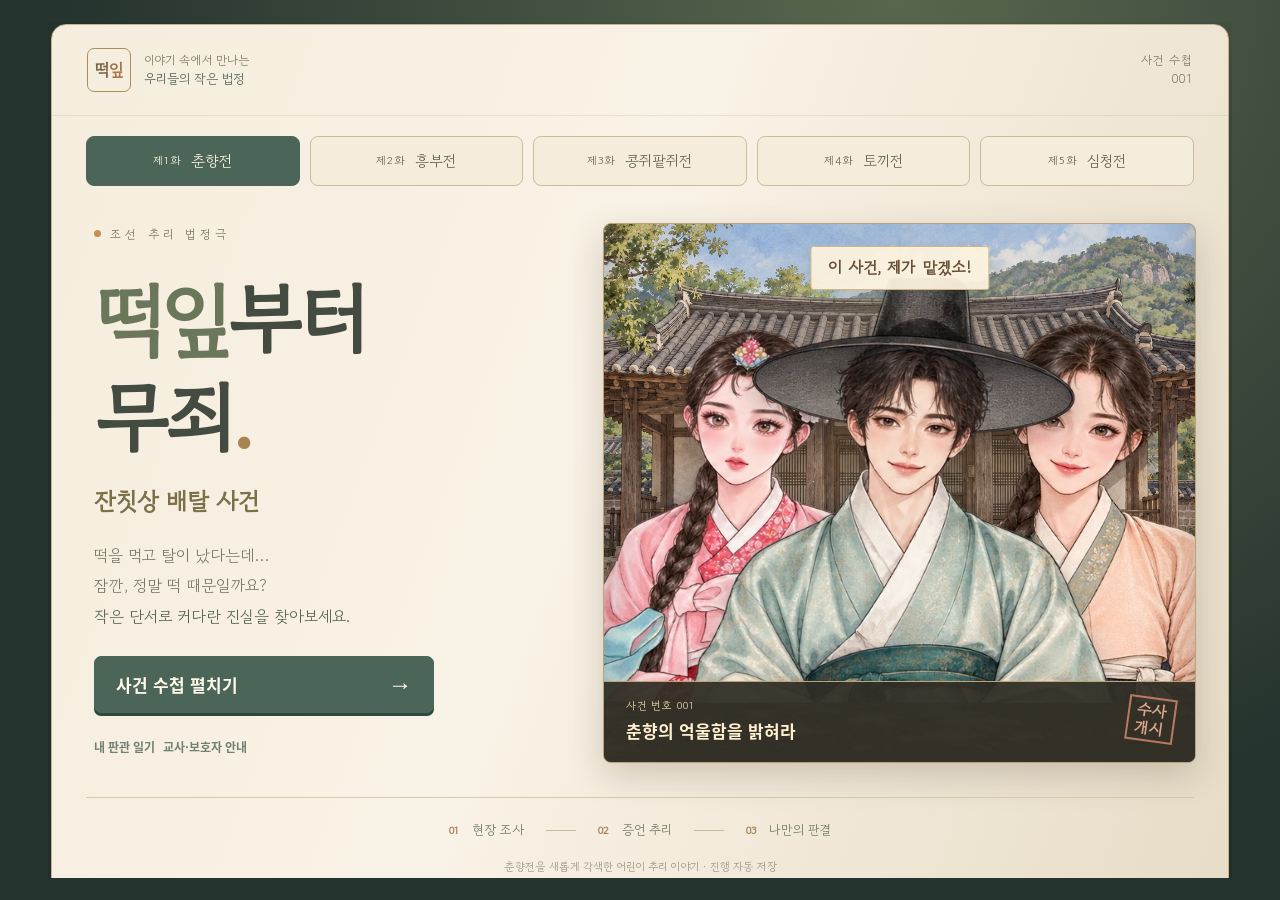
==== commit f3d94c01: "Complete episode 5 artwork and enable Simcheong story Add five transparent character atlases and fou" ====
--- a/index.html
+++ b/index.html
@@ -6,11 +6,11 @@
   <meta name="theme-color" content="#34483f">
   <meta name="description" content="춘향전과 음식이 상하는 까닭을 엮은 어린이 법정 추리 게임. 증거를 모으고, 증언의 모순을 찾아 춘향의 누명을 풀어 주세요.">
   <title>떡잎부터 무죄 · 제1화 잔칫상 배탈 사건</title>
-  <link rel="stylesheet" href="assets/game.css?v=20261111-art4">
-  <link rel="stylesheet" href="assets/stages.css?v=20261111-art4">
-  <script src="assets/series.js?v=20261111-art4" defer></script>
-  <script src="episodes/ep01.js?v=20261111-art4" defer></script>
-  <script src="assets/engine.js?v=20261111-art4" defer></script>
+  <link rel="stylesheet" href="assets/game.css?v=20261111-art5">
+  <link rel="stylesheet" href="assets/stages.css?v=20261111-art5">
+  <script src="assets/series.js?v=20261111-art5" defer></script>
+  <script src="episodes/ep01.js?v=20261111-art5" defer></script>
+  <script src="assets/engine.js?v=20261111-art5" defer></script>
 </head>
 <body>
   <div id="app">
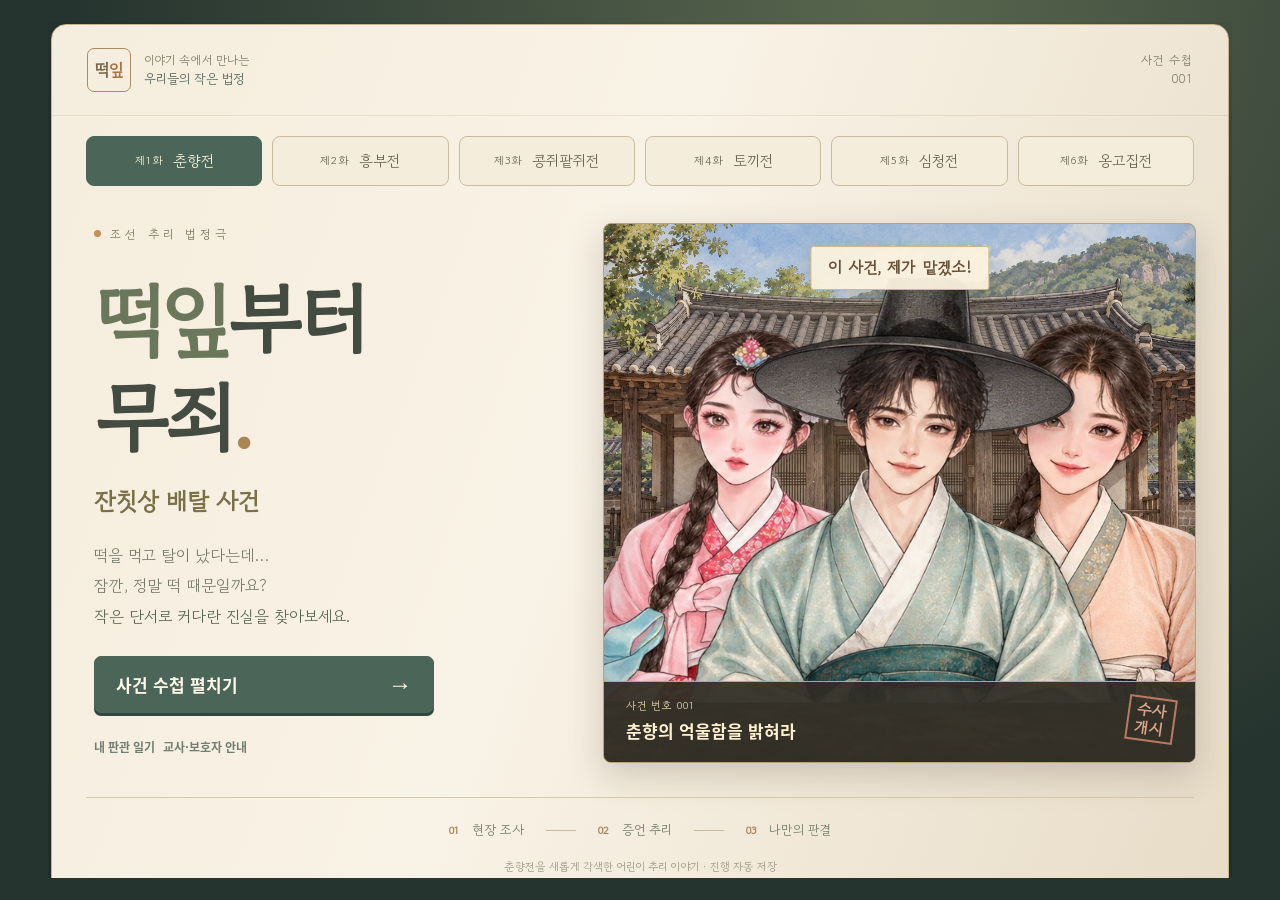
==== commit 644ddfe1: "Complete episode 6 watercolor artwork and enable episode selection" ====
--- a/index.html
+++ b/index.html
@@ -6,11 +6,11 @@
   <meta name="theme-color" content="#34483f">
   <meta name="description" content="춘향전과 음식이 상하는 까닭을 엮은 어린이 법정 추리 게임. 증거를 모으고, 증언의 모순을 찾아 춘향의 누명을 풀어 주세요.">
   <title>떡잎부터 무죄 · 제1화 잔칫상 배탈 사건</title>
-  <link rel="stylesheet" href="assets/game.css?v=20261111-art5">
-  <link rel="stylesheet" href="assets/stages.css?v=20261111-art5">
-  <script src="assets/series.js?v=20261111-art5" defer></script>
-  <script src="episodes/ep01.js?v=20261111-art5" defer></script>
-  <script src="assets/engine.js?v=20261111-art5" defer></script>
+  <link rel="stylesheet" href="assets/game.css?v=20261111-art6">
+  <link rel="stylesheet" href="assets/stages.css?v=20261111-art6">
+  <script src="assets/series.js?v=20261111-art6" defer></script>
+  <script src="episodes/ep01.js?v=20261111-art6" defer></script>
+  <script src="assets/engine.js?v=20261111-art6" defer></script>
 </head>
 <body>
   <div id="app">
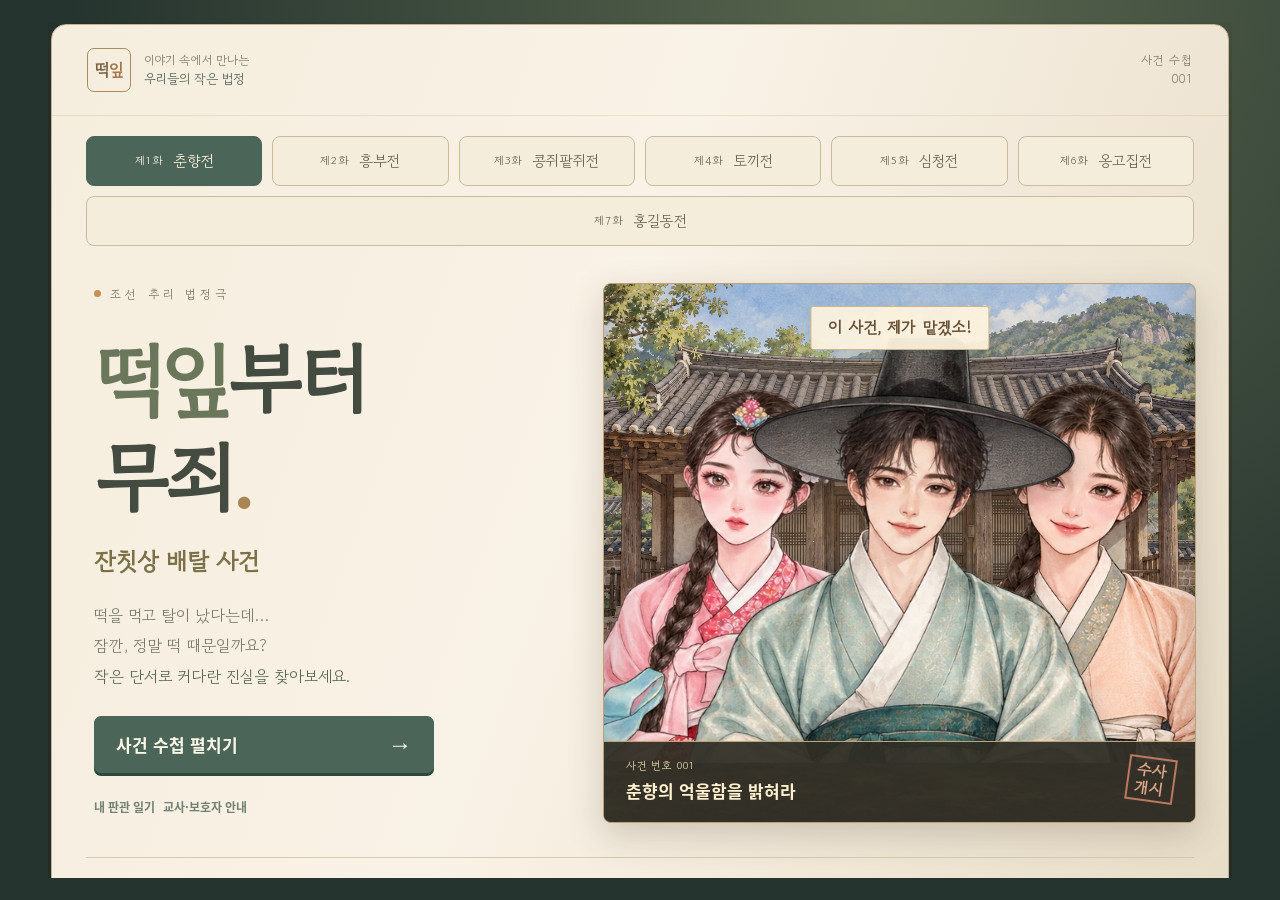
==== commit 304b3317: "Complete episode 7 watercolor art and enable story selection" ====
--- a/index.html
+++ b/index.html
@@ -6,11 +6,11 @@
   <meta name="theme-color" content="#34483f">
   <meta name="description" content="춘향전과 음식이 상하는 까닭을 엮은 어린이 법정 추리 게임. 증거를 모으고, 증언의 모순을 찾아 춘향의 누명을 풀어 주세요.">
   <title>떡잎부터 무죄 · 제1화 잔칫상 배탈 사건</title>
-  <link rel="stylesheet" href="assets/game.css?v=20261111-art6">
-  <link rel="stylesheet" href="assets/stages.css?v=20261111-art6">
-  <script src="assets/series.js?v=20261111-art6" defer></script>
-  <script src="episodes/ep01.js?v=20261111-art6" defer></script>
-  <script src="assets/engine.js?v=20261111-art6" defer></script>
+  <link rel="stylesheet" href="assets/game.css?v=20261112-art7">
+  <link rel="stylesheet" href="assets/stages.css?v=20261112-art7">
+  <script src="assets/series.js?v=20261112-art7" defer></script>
+  <script src="episodes/ep01.js?v=20261112-art7" defer></script>
+  <script src="assets/engine.js?v=20261112-art7" defer></script>
 </head>
 <body>
   <div id="app">
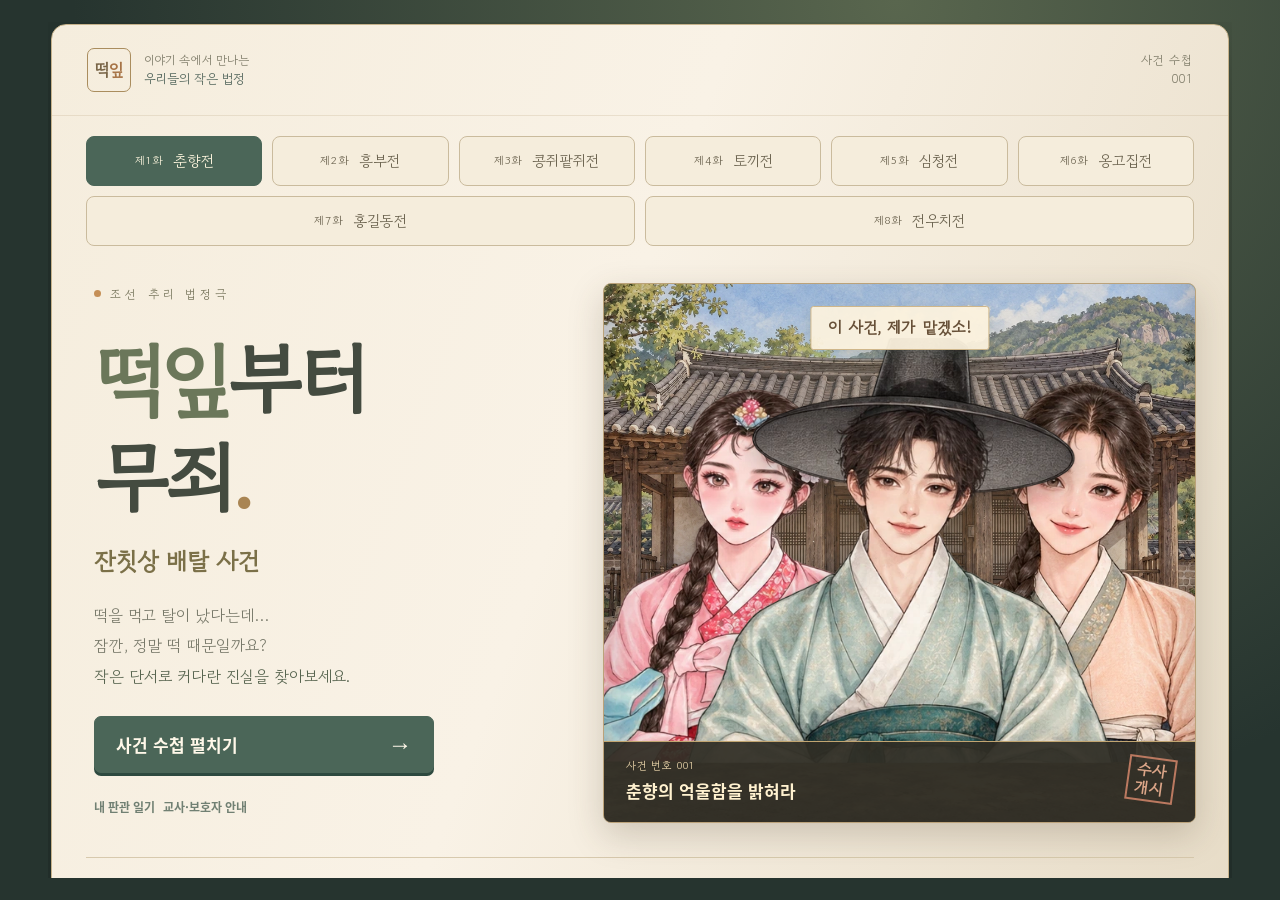
==== commit 99a8ef32: "Complete episode 8 artwork and enable story selection" ====
--- a/index.html
+++ b/index.html
@@ -6,11 +6,11 @@
   <meta name="theme-color" content="#34483f">
   <meta name="description" content="춘향전과 음식이 상하는 까닭을 엮은 어린이 법정 추리 게임. 증거를 모으고, 증언의 모순을 찾아 춘향의 누명을 풀어 주세요.">
   <title>떡잎부터 무죄 · 제1화 잔칫상 배탈 사건</title>
-  <link rel="stylesheet" href="assets/game.css?v=20261112-art7">
-  <link rel="stylesheet" href="assets/stages.css?v=20261112-art7">
-  <script src="assets/series.js?v=20261112-art7" defer></script>
-  <script src="episodes/ep01.js?v=20261112-art7" defer></script>
-  <script src="assets/engine.js?v=20261112-art7" defer></script>
+  <link rel="stylesheet" href="assets/game.css?v=20261112-art8">
+  <link rel="stylesheet" href="assets/stages.css?v=20261112-art8">
+  <script src="assets/series.js?v=20261112-art8" defer></script>
+  <script src="episodes/ep01.js?v=20261112-art8" defer></script>
+  <script src="assets/engine.js?v=20261112-art8" defer></script>
 </head>
 <body>
   <div id="app">
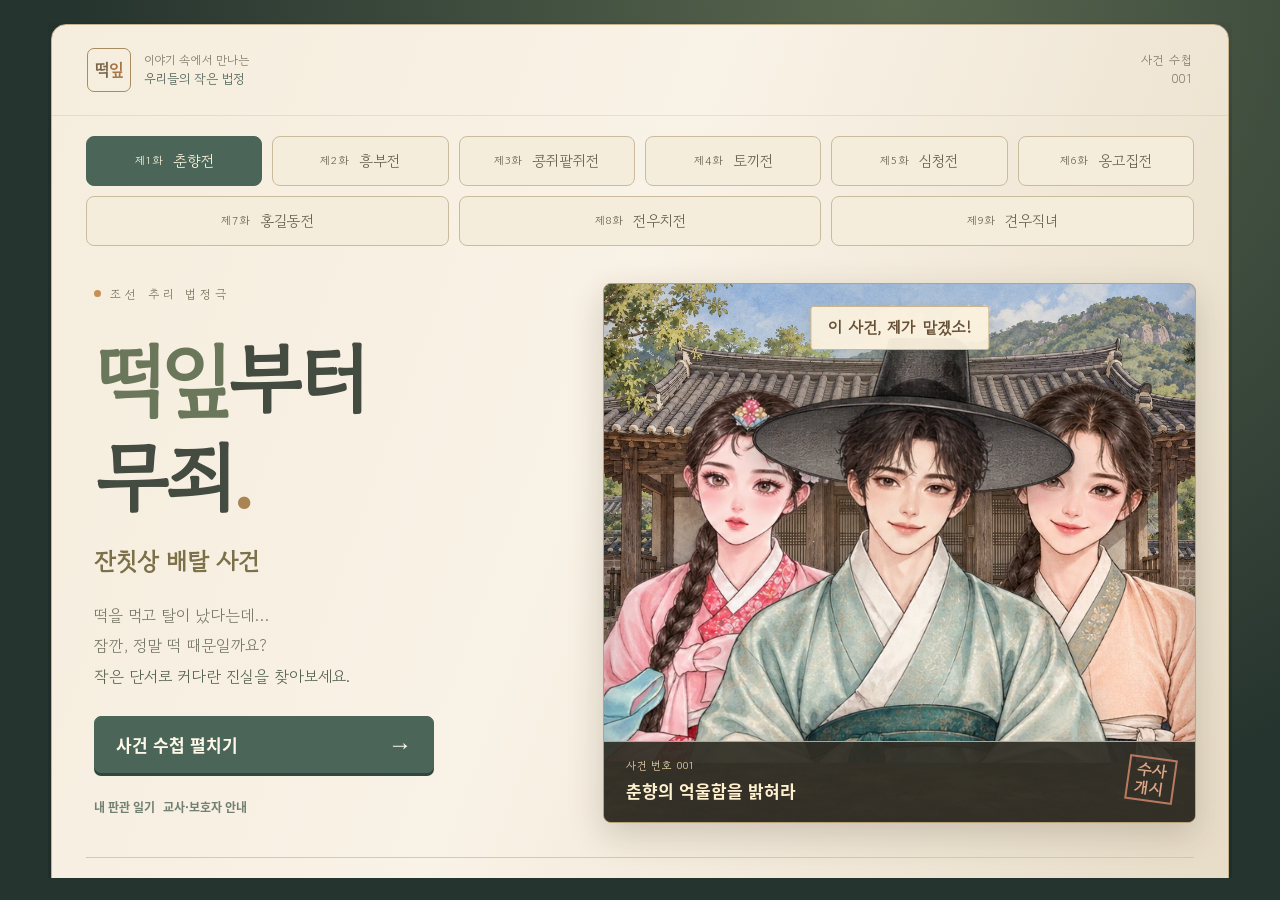
==== commit 82c3776b: "Complete episode 9 watercolor artwork and unlock story" ====
--- a/index.html
+++ b/index.html
@@ -6,11 +6,11 @@
   <meta name="theme-color" content="#34483f">
   <meta name="description" content="춘향전과 음식이 상하는 까닭을 엮은 어린이 법정 추리 게임. 증거를 모으고, 증언의 모순을 찾아 춘향의 누명을 풀어 주세요.">
   <title>떡잎부터 무죄 · 제1화 잔칫상 배탈 사건</title>
-  <link rel="stylesheet" href="assets/game.css?v=20261112-art8">
-  <link rel="stylesheet" href="assets/stages.css?v=20261112-art8">
-  <script src="assets/series.js?v=20261112-art8" defer></script>
-  <script src="episodes/ep01.js?v=20261112-art8" defer></script>
-  <script src="assets/engine.js?v=20261112-art8" defer></script>
+  <link rel="stylesheet" href="assets/game.css?v=20261112-art9">
+  <link rel="stylesheet" href="assets/stages.css?v=20261112-art9">
+  <script src="assets/series.js?v=20261112-art9" defer></script>
+  <script src="episodes/ep01.js?v=20261112-art9" defer></script>
+  <script src="assets/engine.js?v=20261112-art9" defer></script>
 </head>
 <body>
   <div id="app">
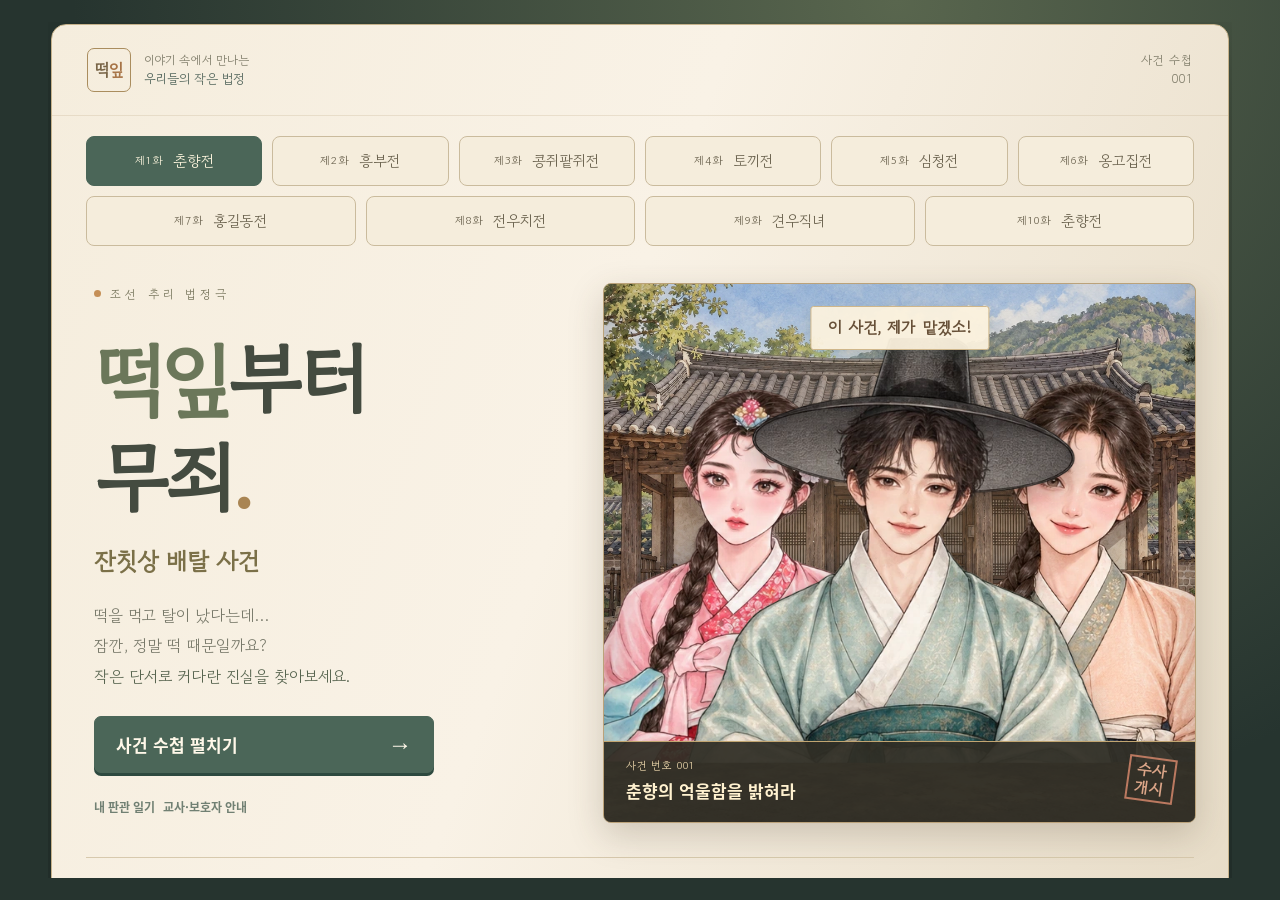
==== commit c1afe969: "Complete episode 10 art, unlock all ten stories, and fix ending portraits" ====
--- a/index.html
+++ b/index.html
@@ -6,11 +6,11 @@
   <meta name="theme-color" content="#34483f">
   <meta name="description" content="춘향전과 음식이 상하는 까닭을 엮은 어린이 법정 추리 게임. 증거를 모으고, 증언의 모순을 찾아 춘향의 누명을 풀어 주세요.">
   <title>떡잎부터 무죄 · 제1화 잔칫상 배탈 사건</title>
-  <link rel="stylesheet" href="assets/game.css?v=20261112-art9">
-  <link rel="stylesheet" href="assets/stages.css?v=20261112-art9">
-  <script src="assets/series.js?v=20261112-art9" defer></script>
-  <script src="episodes/ep01.js?v=20261112-art9" defer></script>
-  <script src="assets/engine.js?v=20261112-art9" defer></script>
+  <link rel="stylesheet" href="assets/game.css?v=20261112-art10">
+  <link rel="stylesheet" href="assets/stages.css?v=20261112-art10">
+  <script src="assets/series.js?v=20261112-art10" defer></script>
+  <script src="episodes/ep01.js?v=20261112-art10" defer></script>
+  <script src="assets/engine.js?v=20261112-art10" defer></script>
 </head>
 <body>
   <div id="app">
--- a/assets/stages.css
+++ b/assets/stages.css
@@ -148,3 +148,7 @@
 
 /* Keep each atlas portrait inside its 512px cell, including wide ending slots. */
 .painted-character > g{clip-path:polygon(0% 0%,100% 0%,100% 100%,0% 100%) view-box}
+.ending-art:has(>.ending-portrait:nth-of-type(3))>.ending-portrait{width:33.333%;left:0;right:auto;height:95%;bottom:-25px}
+.ending-art:has(>.ending-portrait:nth-of-type(3))>.ending-portrait:nth-of-type(2){left:33.333%}
+.ending-art:has(>.ending-portrait:nth-of-type(3))>.ending-portrait:nth-of-type(3){left:66.666%}
+@media(max-width:520px){.ending-art:has(>.ending-portrait:nth-of-type(3)){height:220px}.ending-art:has(>.ending-portrait:nth-of-type(3))>.ending-portrait{bottom:18px;height:90%}}
